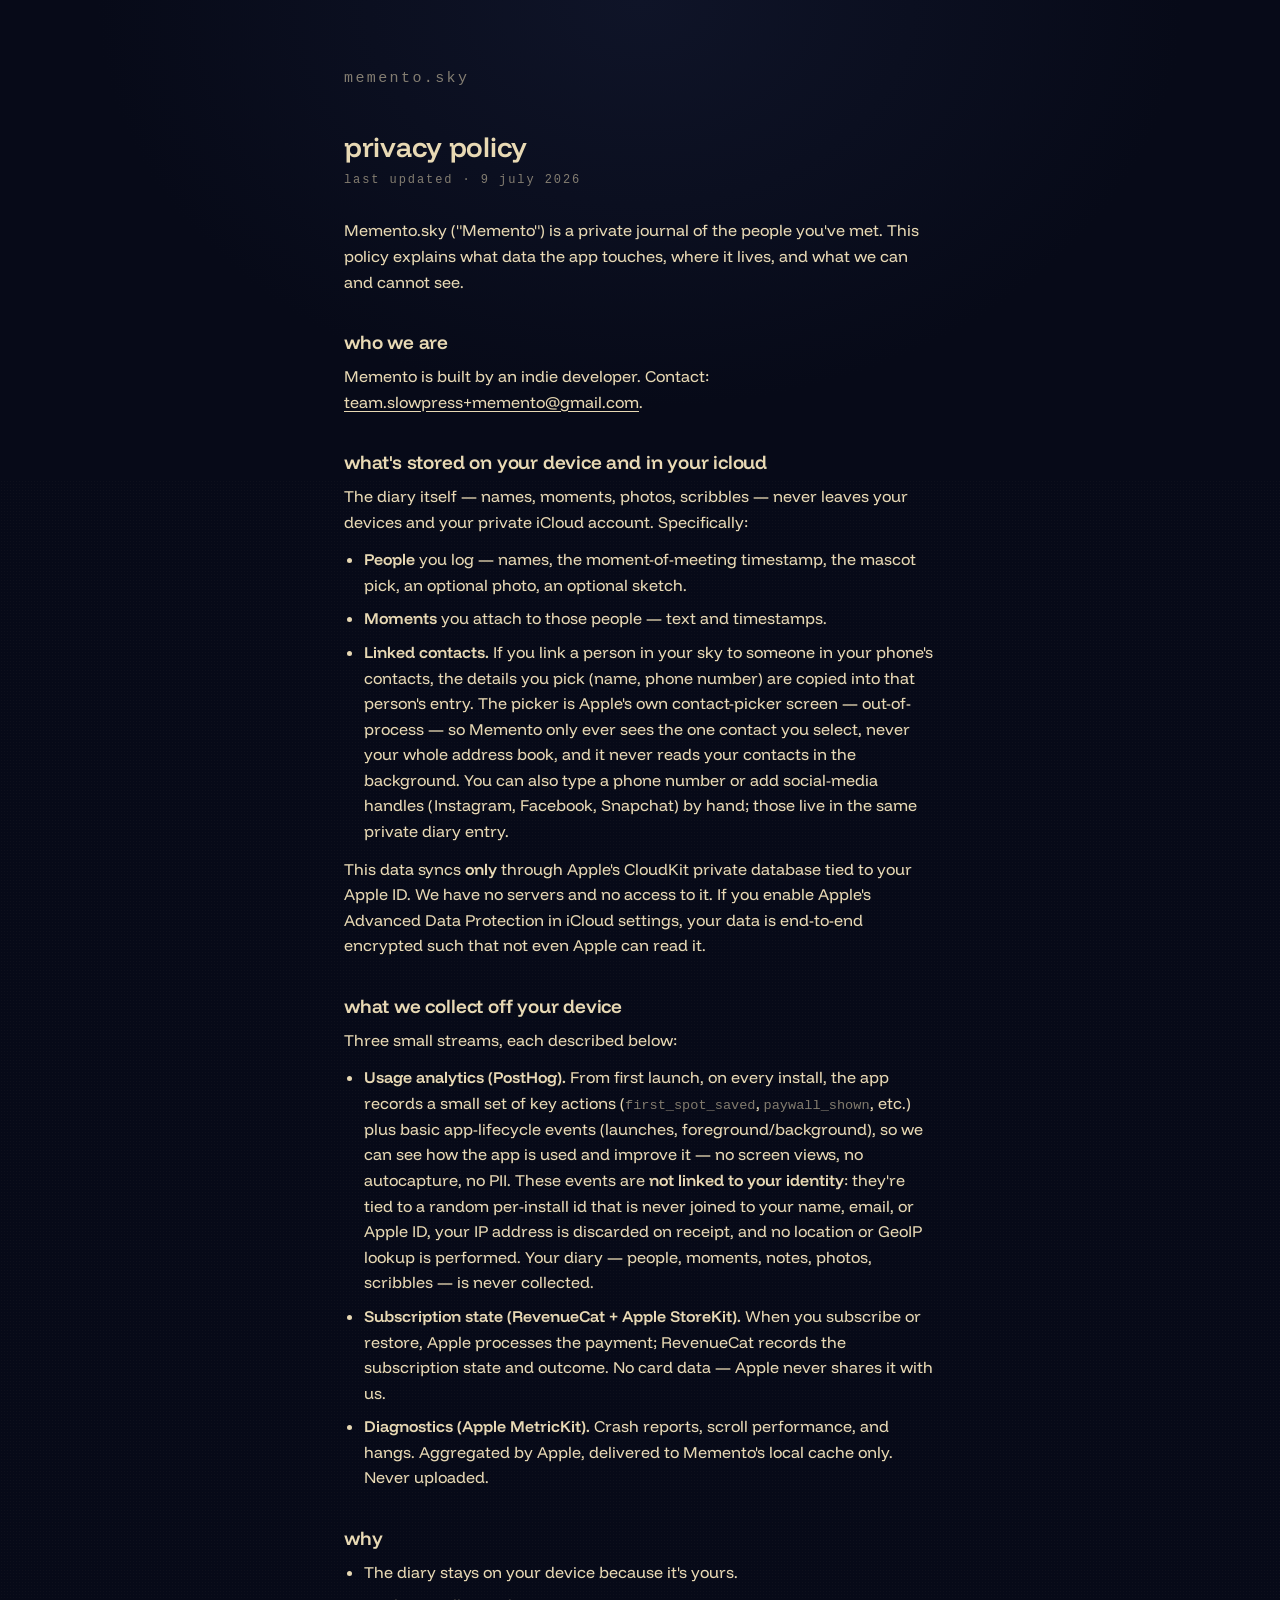
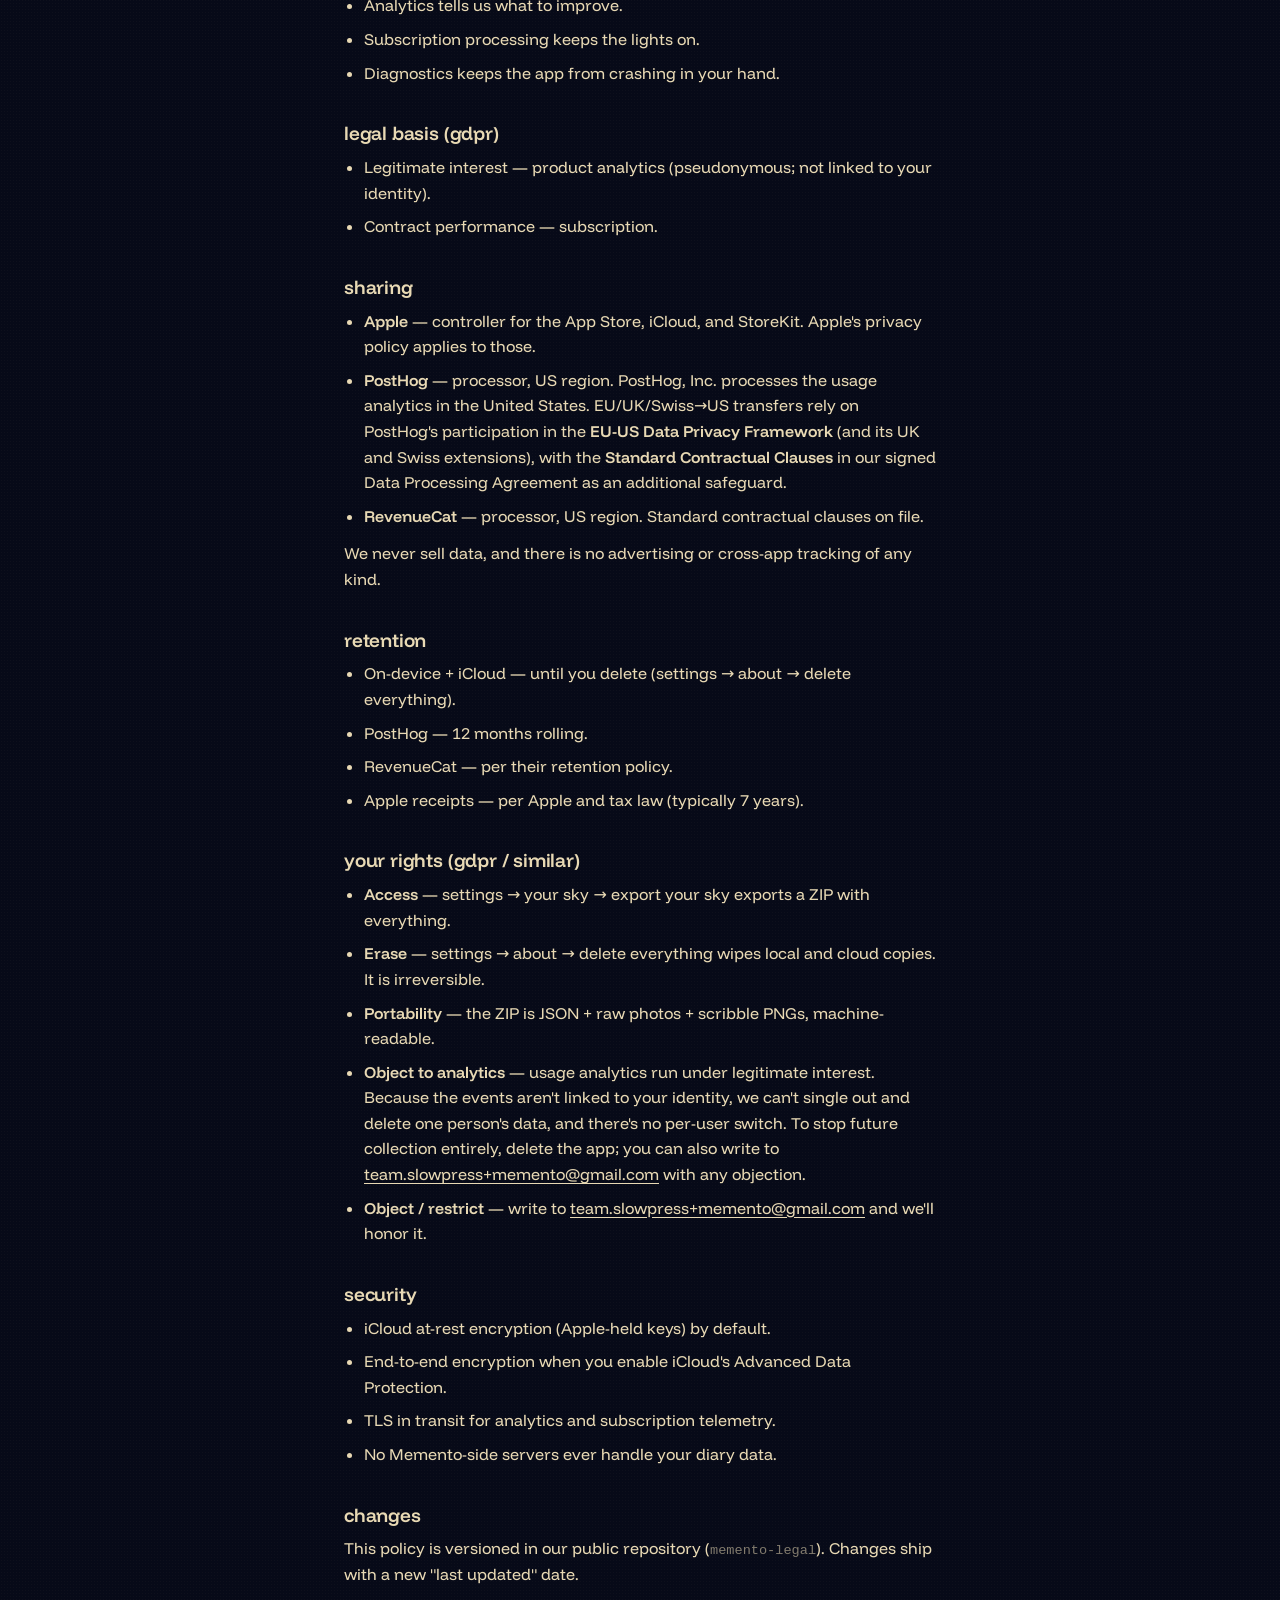
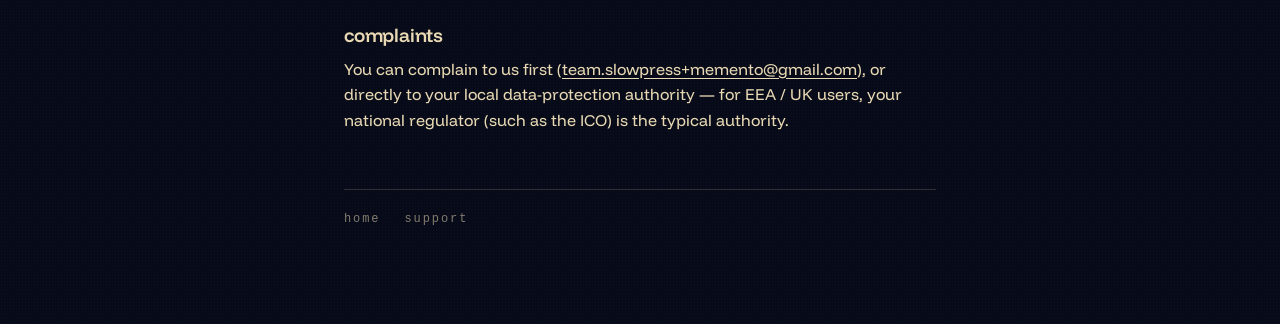
==== privacy/index.html @ 88dfb7a2 "privacy: all-ages 4+ rating (ADR-0015) — drop the Children/13+ section The app has no age gate and s" ====
<!doctype html>
<html lang="en">
<head>
<meta charset="utf-8">
<meta name="viewport" content="width=device-width, initial-scale=1">
<title>memento.sky — privacy policy</title>
<link rel="preconnect" href="https://fonts.googleapis.com">
<link rel="preconnect" href="https://fonts.gstatic.com" crossorigin>
<link href="https://fonts.googleapis.com/css2?family=Funnel+Display:wght@400;600&display=swap" rel="stylesheet">
<link rel="stylesheet" href="../styles.css">
</head>
<body>
<main>
  <a class="wordmark" href="../">memento.sky</a>

  <h1>privacy policy</h1>
  <p class="updated">last updated · 9 july 2026</p>

  <p>Memento.sky ("Memento") is a private journal of the people you've met. This policy explains what data the app touches, where it lives, and what we can and cannot see.</p>

  <h2>who we are</h2>
  <p>Memento is built by an indie developer. Contact: <a href="mailto:team.slowpress+memento@gmail.com">team.slowpress+memento@gmail.com</a>.</p>

  <h2>what's stored on your device and in your icloud</h2>
  <p>The diary itself — names, moments, photos, scribbles — never leaves your devices and your private iCloud account. Specifically:</p>
  <ul>
    <li><strong>People</strong> you log — names, the moment-of-meeting timestamp, the mascot pick, an optional photo, an optional sketch.</li>
    <li><strong>Moments</strong> you attach to those people — text and timestamps.</li>
    <li><strong>Linked contacts.</strong> If you link a person in your sky to someone in your phone's contacts, the details you pick (name, phone number) are copied into that person's entry. The picker is Apple's own contact-picker screen — out-of-process — so Memento only ever sees the one contact you select, never your whole address book, and it never reads your contacts in the background. You can also type a phone number or add social-media handles (Instagram, Facebook, Snapchat) by hand; those live in the same private diary entry.</li>
  </ul>
  <p>This data syncs <strong>only</strong> through Apple's CloudKit private database tied to your Apple&nbsp;ID. We have no servers and no access to it. If you enable Apple's Advanced Data Protection in iCloud settings, your data is end-to-end encrypted such that not even Apple can read it.</p>

  <h2>what we collect off your device</h2>
  <p>Three small streams, each described below:</p>
  <ul>
    <li><strong>Usage analytics (PostHog).</strong> From first launch, on every install, the app records a small set of key actions (<code>first_spot_saved</code>, <code>paywall_shown</code>, etc.) plus basic app-lifecycle events (launches, foreground/background), so we can see how the app is used and improve it — no screen views, no autocapture, no PII. These events are <strong>not linked to your identity</strong>: they're tied to a random per-install id that is never joined to your name, email, or Apple&nbsp;ID, your IP address is discarded on receipt, and no location or GeoIP lookup is performed. Your diary — people, moments, notes, photos, scribbles — is never collected.</li>
    <li><strong>Subscription state (RevenueCat + Apple StoreKit).</strong> When you subscribe or restore, Apple processes the payment; RevenueCat records the subscription state and outcome. No card data — Apple never shares it with us.</li>
    <li><strong>Diagnostics (Apple MetricKit).</strong> Crash reports, scroll performance, and hangs. Aggregated by Apple, delivered to Memento's local cache only. Never uploaded.</li>
  </ul>

  <h2>why</h2>
  <ul>
    <li>The diary stays on your device because it's yours.</li>
    <li>Analytics tells us what to improve.</li>
    <li>Subscription processing keeps the lights on.</li>
    <li>Diagnostics keeps the app from crashing in your hand.</li>
  </ul>

  <h2>legal basis (gdpr)</h2>
  <ul>
    <li>Legitimate interest — product analytics (pseudonymous; not linked to your identity).</li>
    <li>Contract performance — subscription.</li>
  </ul>

  <h2>sharing</h2>
  <ul>
    <li><strong>Apple</strong> — controller for the App Store, iCloud, and StoreKit. Apple's privacy policy applies to those.</li>
    <li><strong>PostHog</strong> — processor, US region. PostHog, Inc. processes the usage analytics in the United States. EU/UK/Swiss→US transfers rely on PostHog's participation in the <strong>EU-US Data Privacy Framework</strong> (and its UK and Swiss extensions), with the <strong>Standard Contractual Clauses</strong> in our signed Data Processing Agreement as an additional safeguard.</li>
    <li><strong>RevenueCat</strong> — processor, US region. Standard contractual clauses on file.</li>
  </ul>
  <p>We never sell data, and there is no advertising or cross-app tracking of any kind.</p>

  <h2>retention</h2>
  <ul>
    <li>On-device + iCloud — until you delete (settings → about → delete everything).</li>
    <li>PostHog — 12 months rolling.</li>
    <li>RevenueCat — per their retention policy.</li>
    <li>Apple receipts — per Apple and tax law (typically 7 years).</li>
  </ul>

  <h2>your rights (gdpr / similar)</h2>
  <ul>
    <li><strong>Access</strong> — settings → your sky → export your sky exports a ZIP with everything.</li>
    <li><strong>Erase</strong> — settings → about → delete everything wipes local and cloud copies. It is irreversible.</li>
    <li><strong>Portability</strong> — the ZIP is JSON + raw photos + scribble PNGs, machine-readable.</li>
    <li><strong>Object to analytics</strong> — usage analytics run under legitimate interest. Because the events aren't linked to your identity, we can't single out and delete one person's data, and there's no per-user switch. To stop future collection entirely, delete the app; you can also write to <a href="mailto:team.slowpress+memento@gmail.com">team.slowpress+memento@gmail.com</a> with any objection.</li>
    <li><strong>Object / restrict</strong> — write to <a href="mailto:team.slowpress+memento@gmail.com">team.slowpress+memento@gmail.com</a> and we'll honor it.</li>
  </ul>

  <h2>security</h2>
  <ul>
    <li>iCloud at-rest encryption (Apple-held keys) by default.</li>
    <li>End-to-end encryption when you enable iCloud's Advanced Data Protection.</li>
    <li>TLS in transit for analytics and subscription telemetry.</li>
    <li>No Memento-side servers ever handle your diary data.</li>
  </ul>

  <h2>changes</h2>
  <p>This policy is versioned in our public repository (<code>memento-legal</code>). Changes ship with a new "last updated" date.</p>

  <h2>complaints</h2>
  <p>You can complain to us first (<a href="mailto:team.slowpress+memento@gmail.com">team.slowpress+memento@gmail.com</a>), or directly to your local data-protection authority — for EEA / UK users, your national regulator (such as the ICO) is the typical authority.</p>

  <nav class="footer-nav">
    <a href="../">home</a>
    <a href="../support/">support</a>
  </nav>
</main>
</body>
</html>
---- styles.css ----
/* memento.sky — legal pages · Deep Plate */
/* Funnel Display is OFL-licensed (Google Fonts). Momo Signature is
   intentionally not served on the web pending license documentation. */

:root {
  --screen-bg: #070a18;
  --plate-a: #070a18;
  --plate-b: #0f1428;
  --ink: #e8d9b4;
  --ink-soft: rgba(232, 217, 180, 0.55);
  --ink-faint: rgba(232, 217, 180, 0.18);
  --ink-grain: rgba(220, 200, 160, 0.03);
  --body-font: "Funnel Display", ui-sans-serif, system-ui, -apple-system, sans-serif;
  --mono-font: ui-monospace, "SF Mono", monospace;
}

* { margin: 0; padding: 0; box-sizing: border-box; }

html { color-scheme: dark; }

body {
  background: var(--screen-bg);
  background-image:
    radial-gradient(ellipse at 50% 0%, var(--plate-b) 0%, var(--plate-a) 60%),
    radial-gradient(var(--ink-grain) 1px, transparent 1px);
  background-size: 100% 480px, 3px 3px;
  background-repeat: no-repeat, repeat;
  color: var(--ink);
  font-family: var(--body-font);
  font-weight: 400;
  font-size: 16px;
  line-height: 1.6;
  min-height: 100vh;
}

main {
  max-width: 640px;
  margin: 0 auto;
  padding: 64px 24px 96px;
}

.wordmark {
  font-size: 15px;
  letter-spacing: 0.16em;
  color: var(--ink-soft);
  text-transform: lowercase;
  text-decoration: none;
  font-family: var(--mono-font);
}

h1 {
  font-weight: 600;
  font-size: 28px;
  line-height: 1.15;
  letter-spacing: -0.01em;
  margin: 40px 0 8px;
  text-transform: lowercase;
}

h2 {
  font-weight: 600;
  font-size: 19px;
  line-height: 1.2;
  letter-spacing: -0.01em;
  margin: 36px 0 10px;
  text-transform: lowercase;
}

p, li { color: var(--ink); margin-bottom: 12px; }
li { margin-left: 20px; margin-bottom: 8px; }
ul { margin-bottom: 12px; }

.updated {
  font-family: var(--mono-font);
  font-size: 12px;
  letter-spacing: 0.16em;
  color: var(--ink-soft);
  text-transform: lowercase;
  margin-bottom: 28px;
}

a { color: var(--ink); text-underline-offset: 3px; }
a:hover { color: #fff6e0; }

.soft { color: var(--ink-soft); }

strong { font-weight: 600; }

hr {
  border: none;
  border-top: 0.6px solid var(--ink-faint);
  margin: 32px 0;
}

nav.footer-nav {
  margin-top: 56px;
  padding-top: 20px;
  border-top: 0.6px solid var(--ink-faint);
  display: flex;
  gap: 24px;
}
nav.footer-nav a {
  font-family: var(--mono-font);
  font-size: 12px;
  letter-spacing: 0.16em;
  color: var(--ink-soft);
  text-decoration: none;
  text-transform: lowercase;
}
nav.footer-nav a:hover { color: var(--ink); }

code {
  font-family: var(--mono-font);
  font-size: 0.85em;
  color: var(--ink-soft);
}
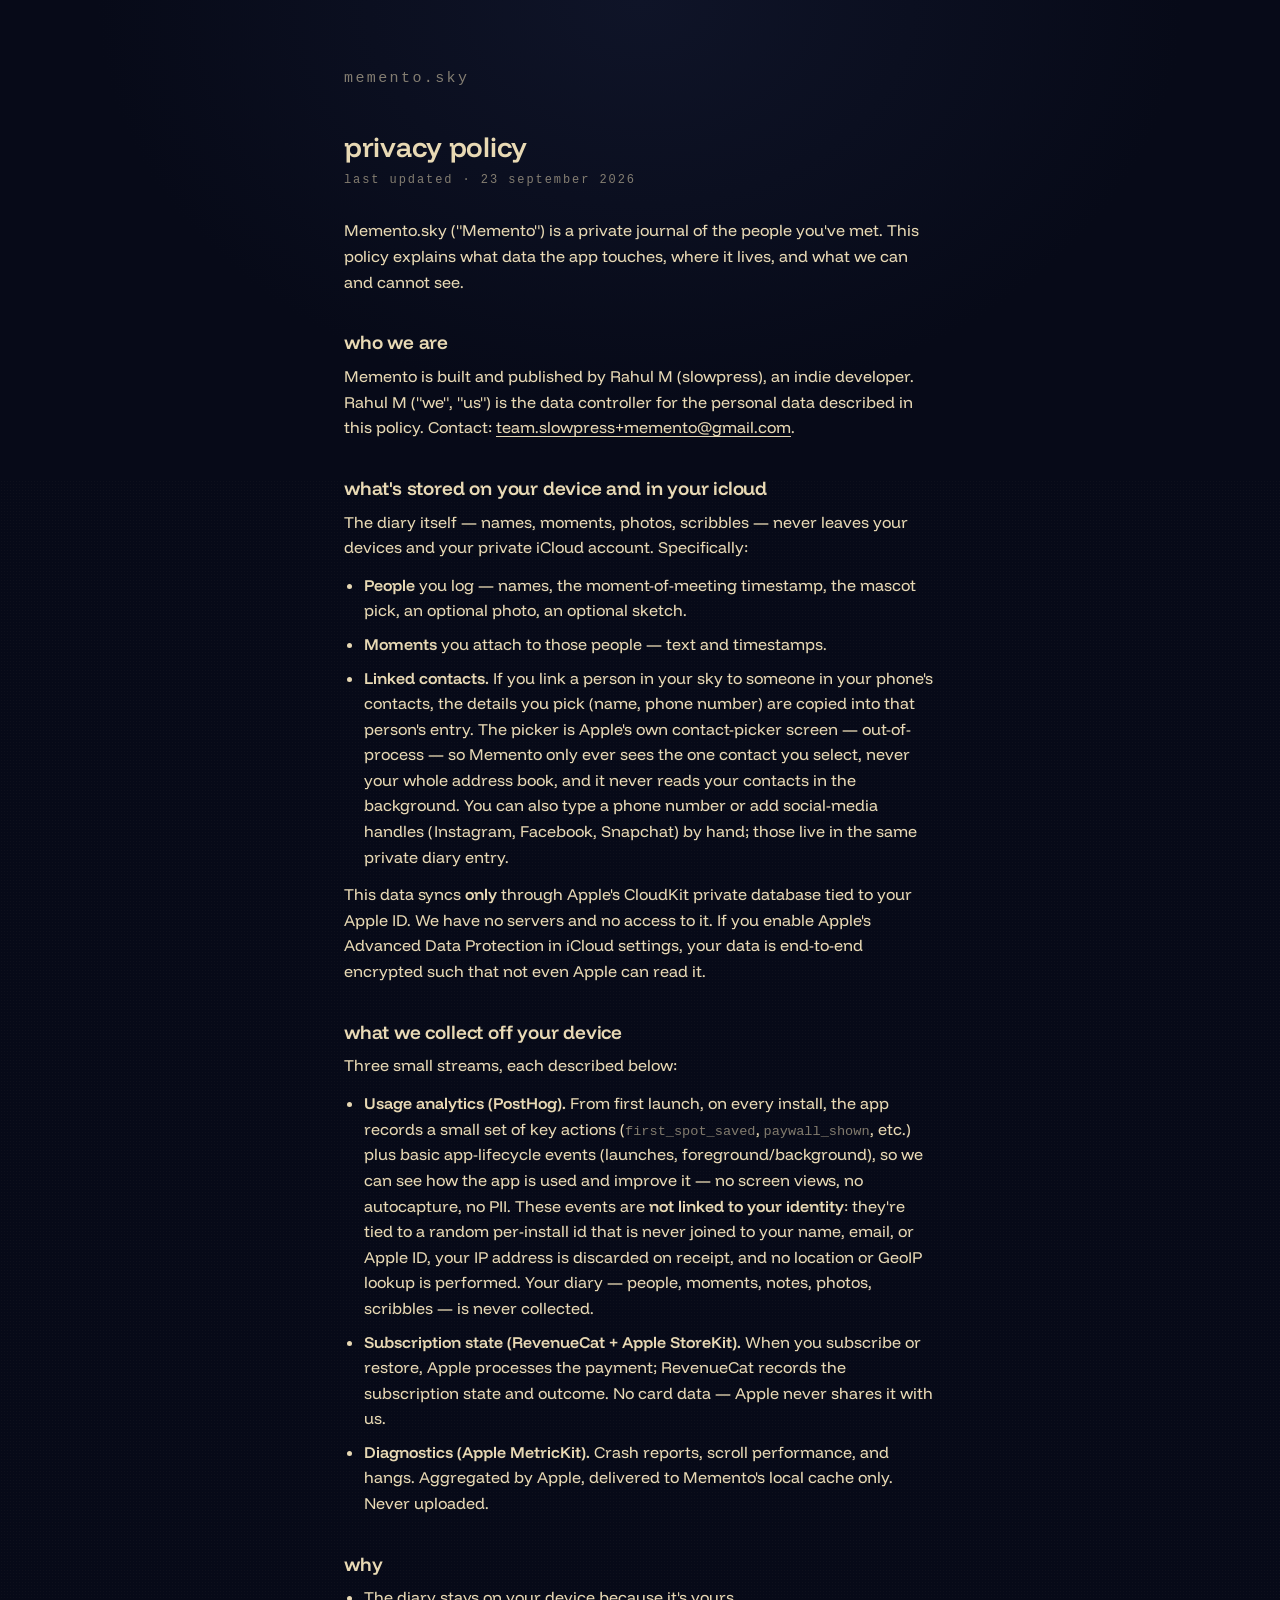
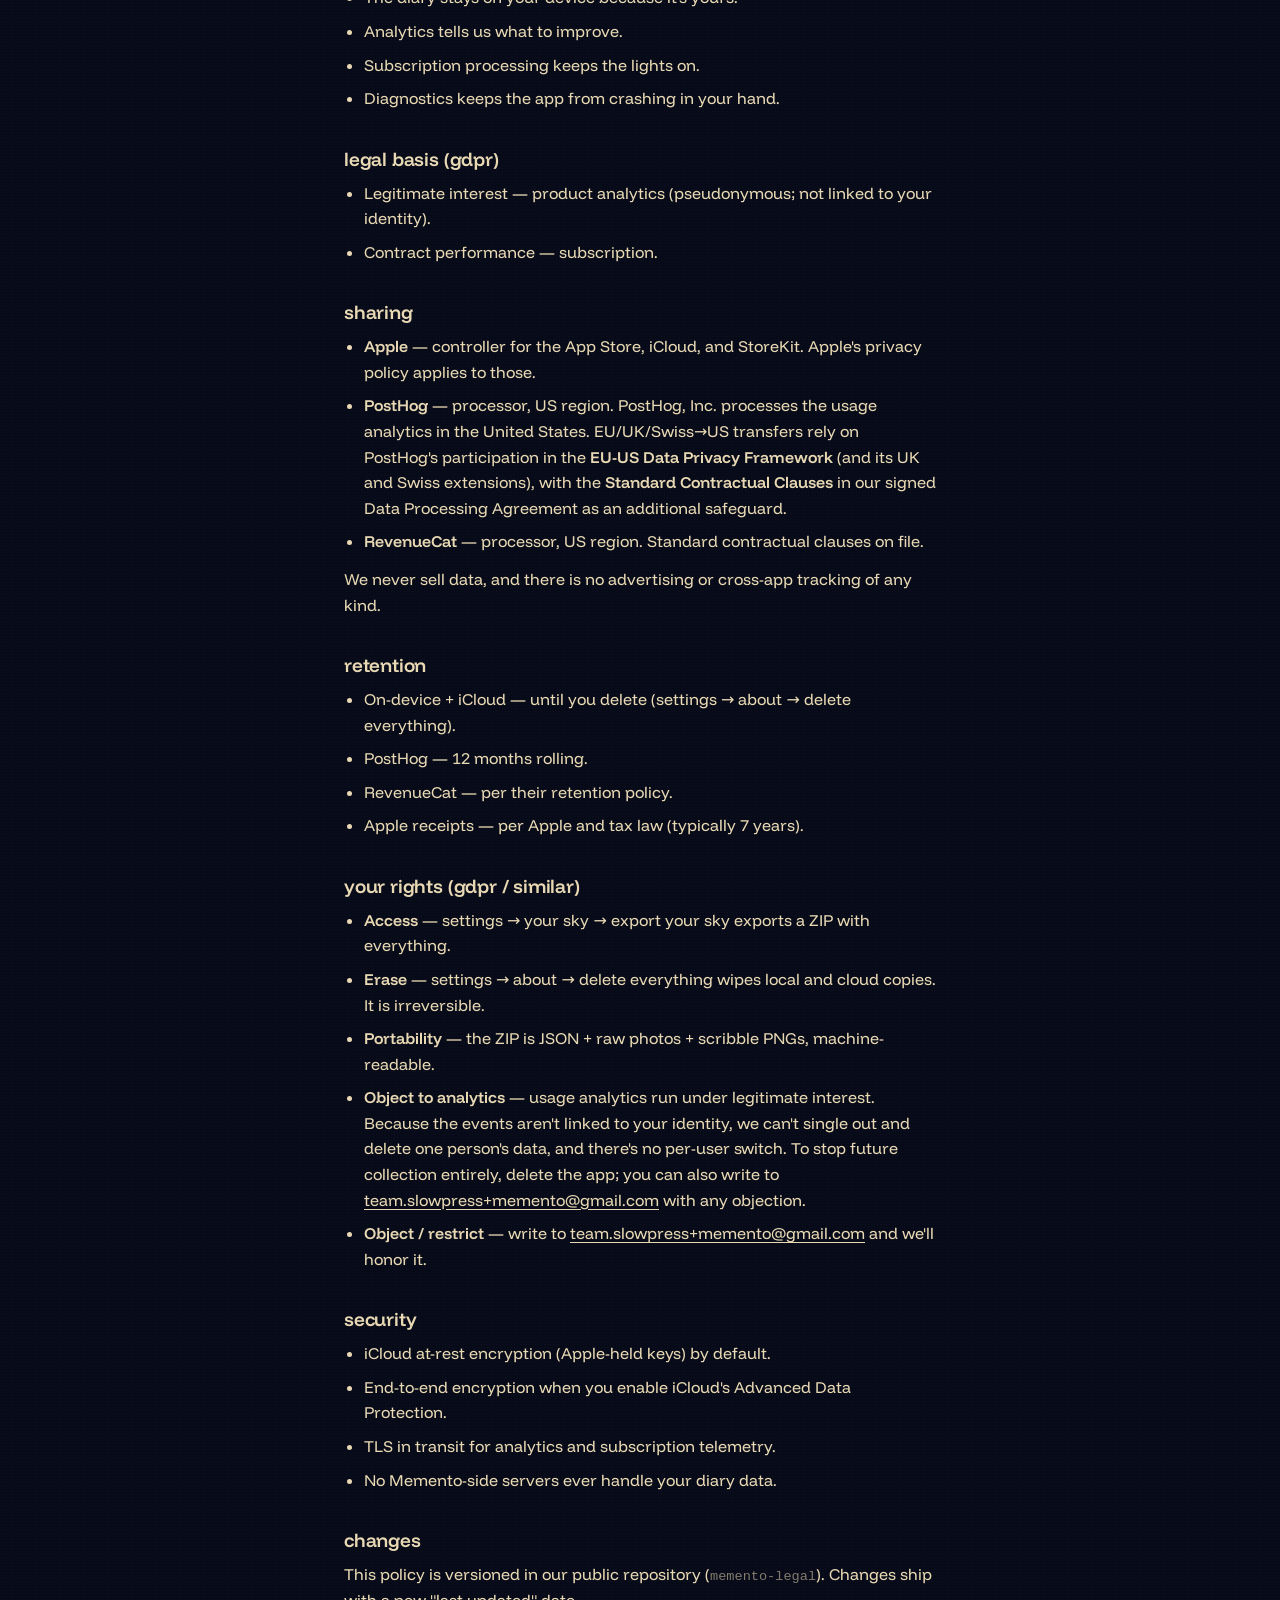
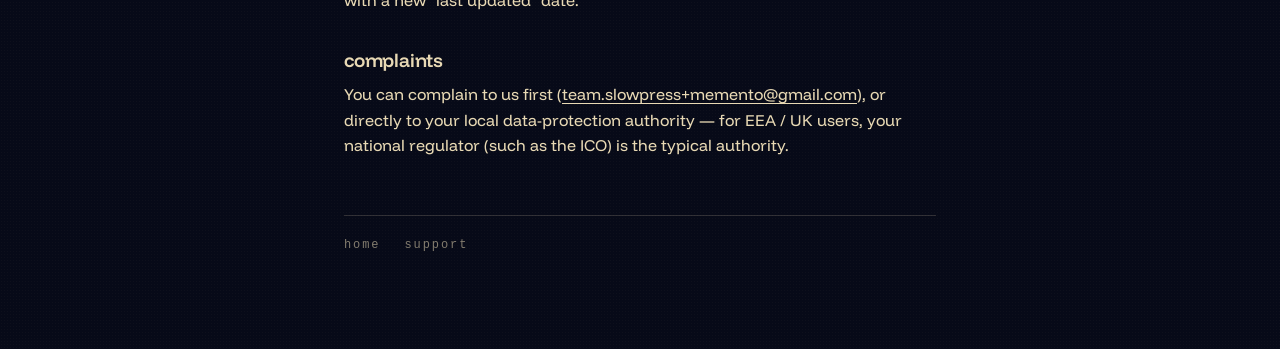
==== commit de4b3583: "privacy: name Rahul M (slowpress) as publisher and data controller The "who we are" section said onl" ====
--- a/privacy/index.html
+++ b/privacy/index.html
@@ -14,12 +14,12 @@
   <a class="wordmark" href="../">memento.sky</a>
 
   <h1>privacy policy</h1>
-  <p class="updated">last updated · 9 july 2026</p>
+  <p class="updated">last updated · 23 september 2026</p>
 
   <p>Memento.sky ("Memento") is a private journal of the people you've met. This policy explains what data the app touches, where it lives, and what we can and cannot see.</p>
 
   <h2>who we are</h2>
-  <p>Memento is built by an indie developer. Contact: <a href="mailto:team.slowpress+memento@gmail.com">team.slowpress+memento@gmail.com</a>.</p>
+  <p>Memento is built and published by Rahul M (slowpress), an indie developer. Rahul M ("we", "us") is the data controller for the personal data described in this policy. Contact: <a href="mailto:team.slowpress+memento@gmail.com">team.slowpress+memento@gmail.com</a>.</p>
 
   <h2>what's stored on your device and in your icloud</h2>
   <p>The diary itself — names, moments, photos, scribbles — never leaves your devices and your private iCloud account. Specifically:</p>
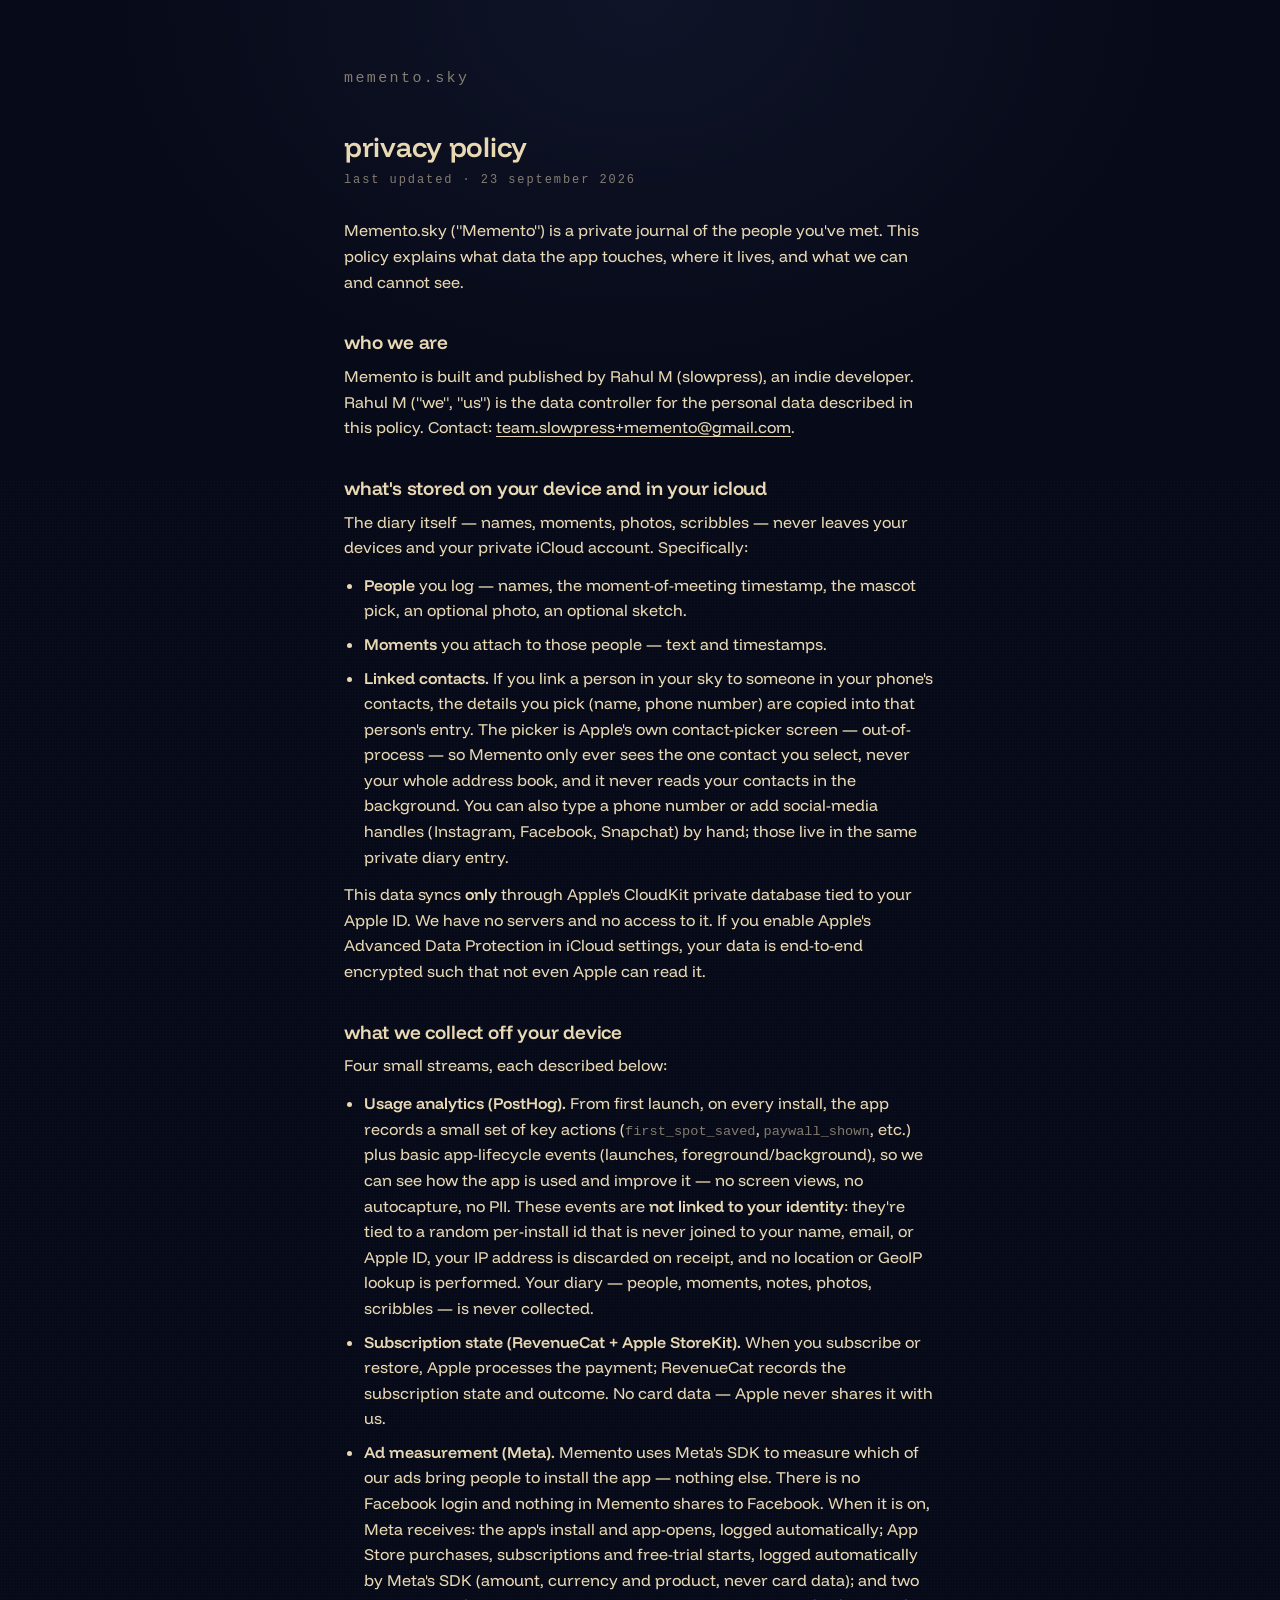
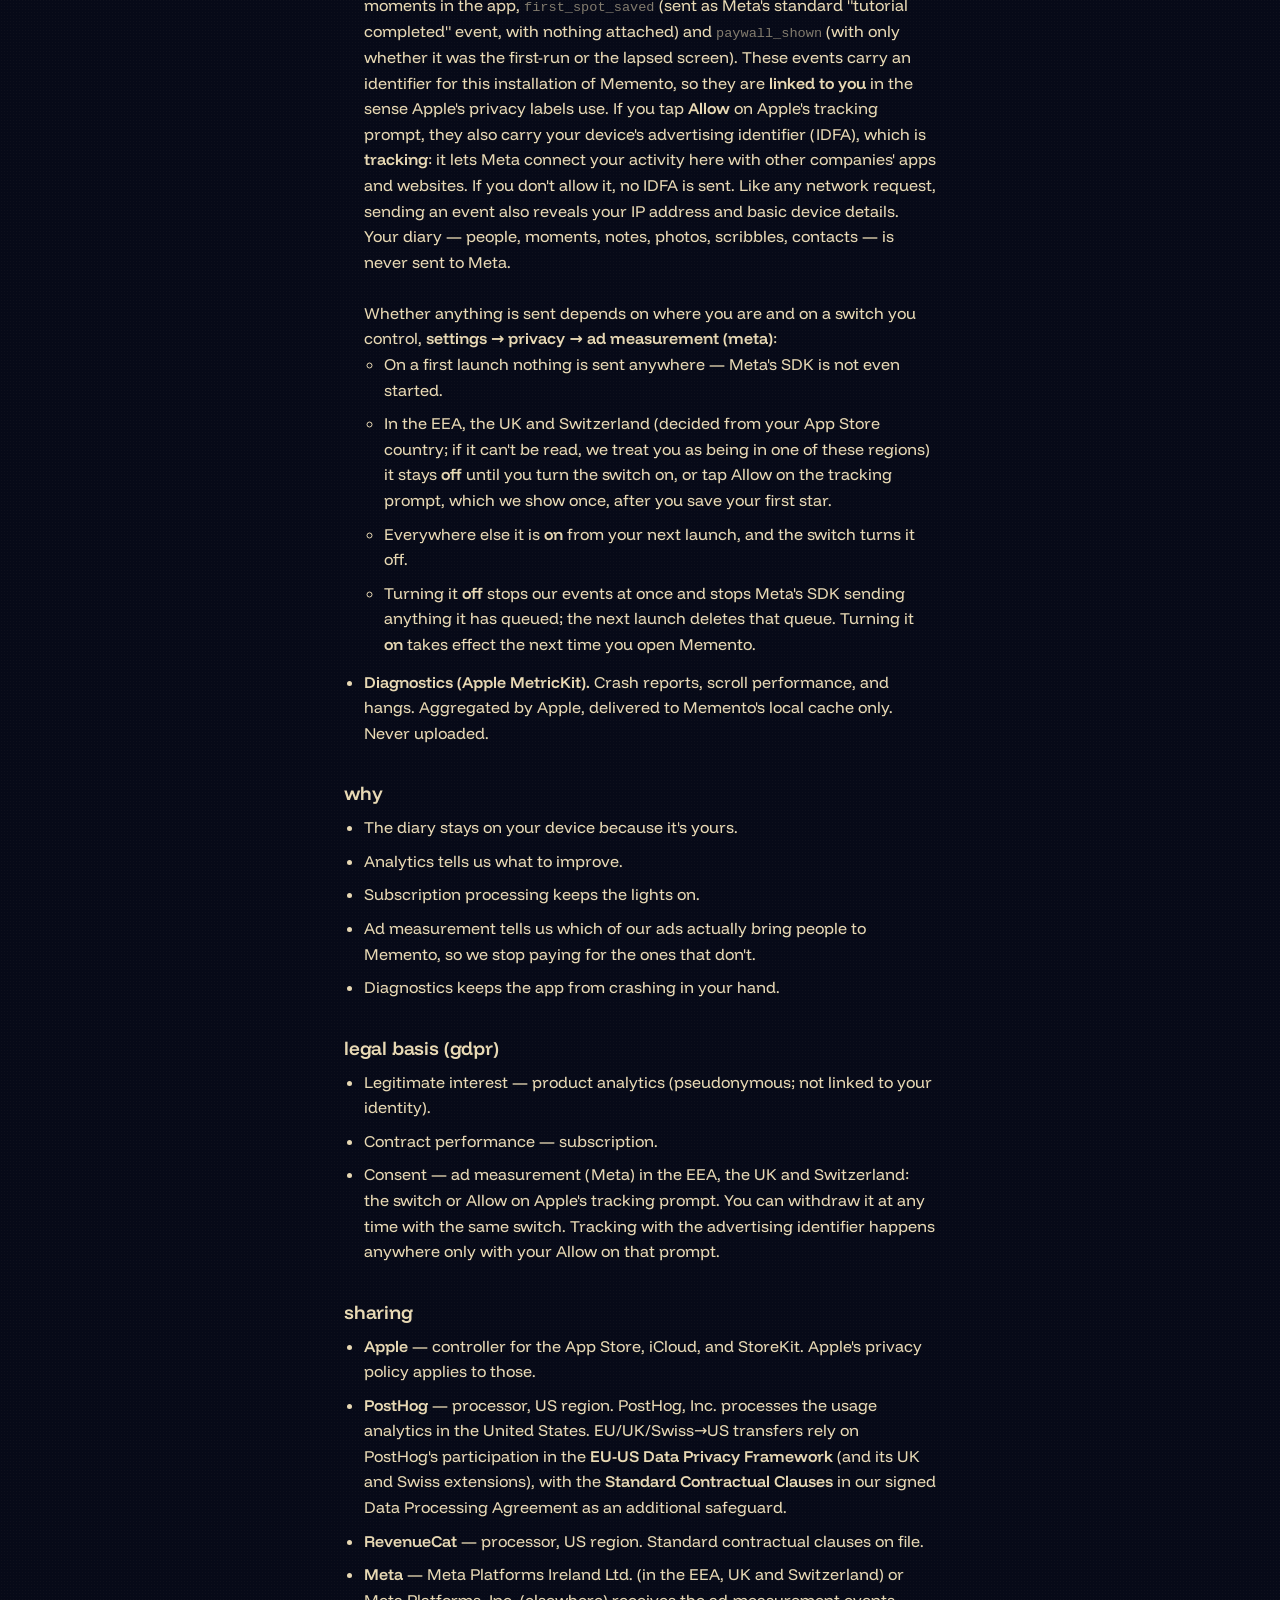
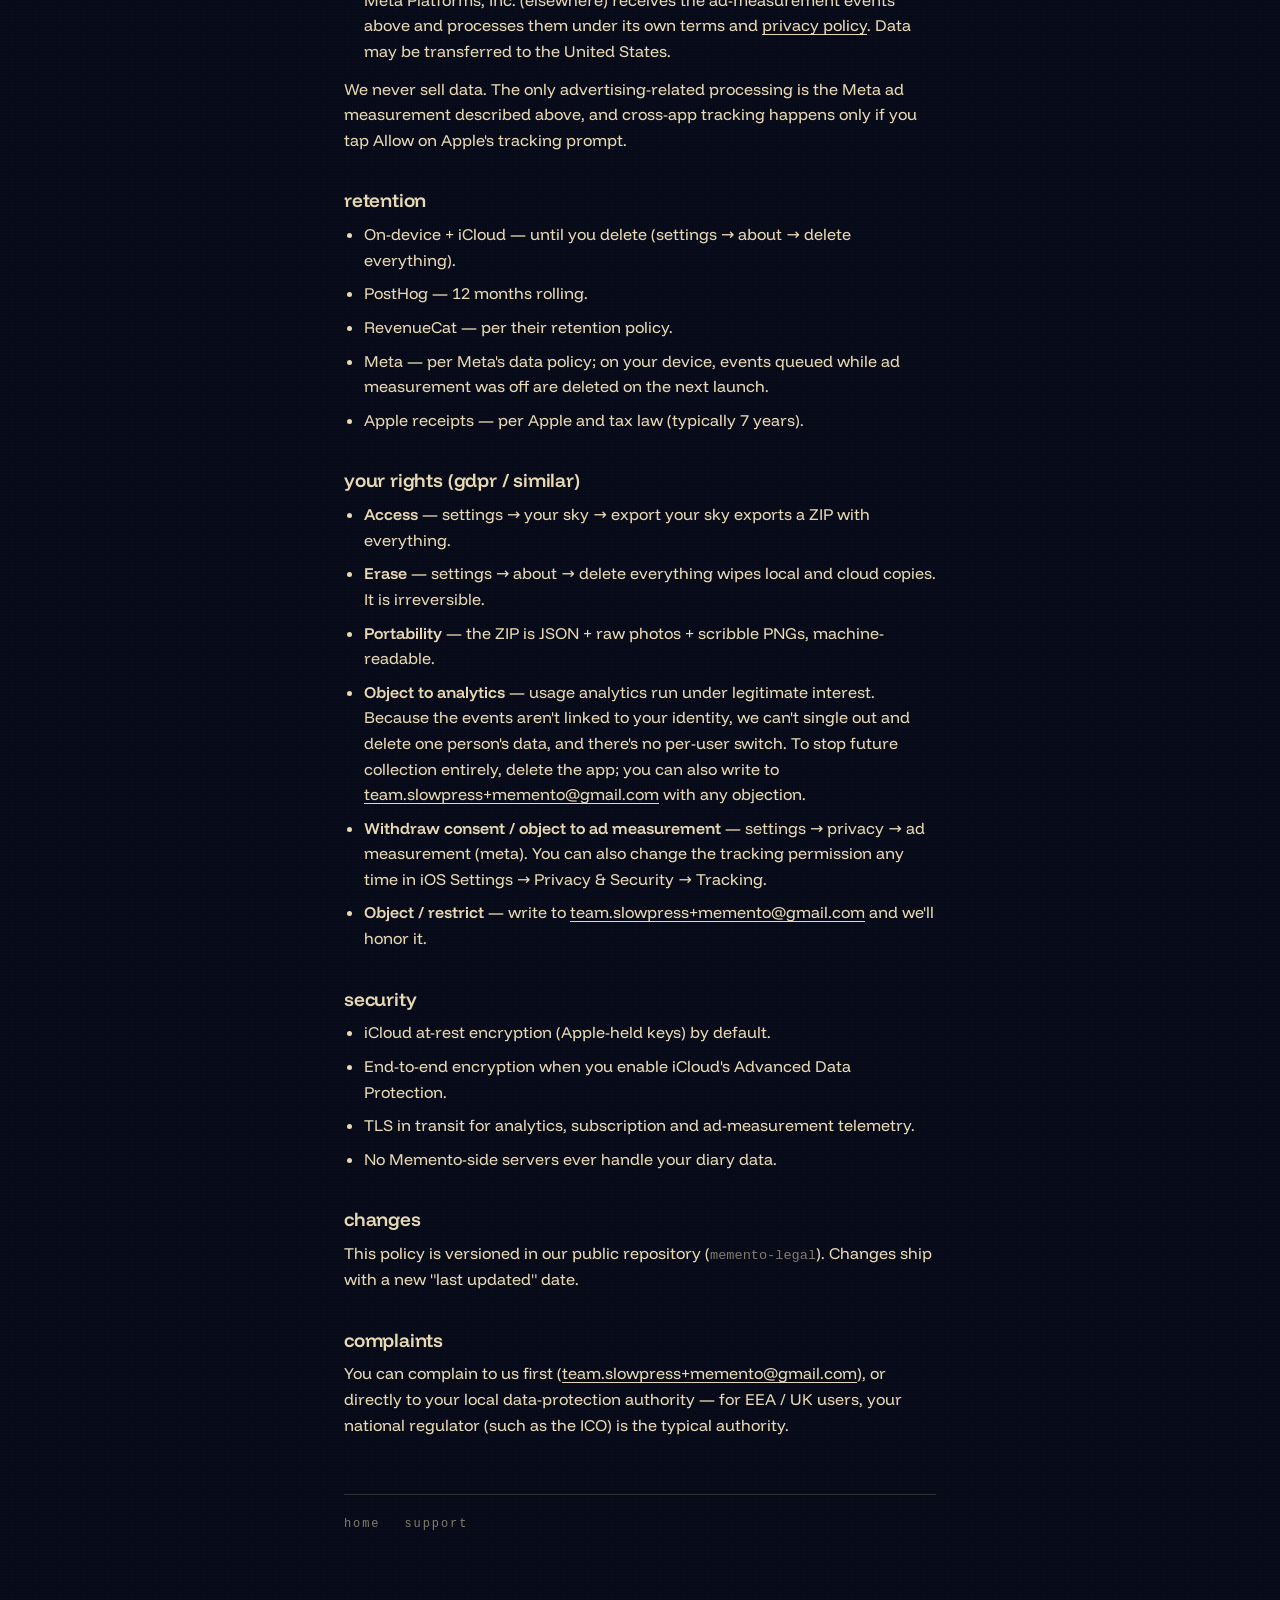
==== commit 57907732: "privacy: disclose Meta ad measurement (region-gated, ATT for the IDFA) Describes what the Meta SDK b" ====
--- a/privacy/index.html
+++ b/privacy/index.html
@@ -31,10 +31,19 @@
   <p>This data syncs <strong>only</strong> through Apple's CloudKit private database tied to your Apple&nbsp;ID. We have no servers and no access to it. If you enable Apple's Advanced Data Protection in iCloud settings, your data is end-to-end encrypted such that not even Apple can read it.</p>
 
   <h2>what we collect off your device</h2>
-  <p>Three small streams, each described below:</p>
+  <p>Four small streams, each described below:</p>
   <ul>
     <li><strong>Usage analytics (PostHog).</strong> From first launch, on every install, the app records a small set of key actions (<code>first_spot_saved</code>, <code>paywall_shown</code>, etc.) plus basic app-lifecycle events (launches, foreground/background), so we can see how the app is used and improve it — no screen views, no autocapture, no PII. These events are <strong>not linked to your identity</strong>: they're tied to a random per-install id that is never joined to your name, email, or Apple&nbsp;ID, your IP address is discarded on receipt, and no location or GeoIP lookup is performed. Your diary — people, moments, notes, photos, scribbles — is never collected.</li>
     <li><strong>Subscription state (RevenueCat + Apple StoreKit).</strong> When you subscribe or restore, Apple processes the payment; RevenueCat records the subscription state and outcome. No card data — Apple never shares it with us.</li>
+    <li><strong>Ad measurement (Meta).</strong> Memento uses Meta's SDK to measure which of our ads bring people to install the app — nothing else. There is no Facebook login and nothing in Memento shares to Facebook. When it is on, Meta receives: the app's install and app-opens, logged automatically; App Store purchases, subscriptions and free-trial starts, logged automatically by Meta's SDK (amount, currency and product, never card data); and two moments in the app, <code>first_spot_saved</code> (sent as Meta's standard "tutorial completed" event, with nothing attached) and <code>paywall_shown</code> (with only whether it was the first-run or the lapsed screen). These events carry an identifier for this installation of Memento, so they are <strong>linked to you</strong> in the sense Apple's privacy labels use. If you tap <strong>Allow</strong> on Apple's tracking prompt, they also carry your device's advertising identifier (IDFA), which is <strong>tracking</strong>: it lets Meta connect your activity here with other companies' apps and websites. If you don't allow it, no IDFA is sent. Like any network request, sending an event also reveals your IP address and basic device details. Your diary — people, moments, notes, photos, scribbles, contacts — is never sent to Meta.
+      <br><br>Whether anything is sent depends on where you are and on a switch you control, <strong>settings → privacy → ad measurement (meta)</strong>:
+      <ul>
+        <li>On a first launch nothing is sent anywhere — Meta's SDK is not even started.</li>
+        <li>In the EEA, the UK and Switzerland (decided from your App Store country; if it can't be read, we treat you as being in one of these regions) it stays <strong>off</strong> until you turn the switch on, or tap Allow on the tracking prompt, which we show once, after you save your first star.</li>
+        <li>Everywhere else it is <strong>on</strong> from your next launch, and the switch turns it off.</li>
+        <li>Turning it <strong>off</strong> stops our events at once and stops Meta's SDK sending anything it has queued; the next launch deletes that queue. Turning it <strong>on</strong> takes effect the next time you open Memento.</li>
+      </ul>
+    </li>
     <li><strong>Diagnostics (Apple MetricKit).</strong> Crash reports, scroll performance, and hangs. Aggregated by Apple, delivered to Memento's local cache only. Never uploaded.</li>
   </ul>
 
@@ -43,6 +52,7 @@
     <li>The diary stays on your device because it's yours.</li>
     <li>Analytics tells us what to improve.</li>
     <li>Subscription processing keeps the lights on.</li>
+    <li>Ad measurement tells us which of our ads actually bring people to Memento, so we stop paying for the ones that don't.</li>
     <li>Diagnostics keeps the app from crashing in your hand.</li>
   </ul>
 
@@ -50,6 +60,7 @@
   <ul>
     <li>Legitimate interest — product analytics (pseudonymous; not linked to your identity).</li>
     <li>Contract performance — subscription.</li>
+    <li>Consent — ad measurement (Meta) in the EEA, the UK and Switzerland: the switch or Allow on Apple's tracking prompt. You can withdraw it at any time with the same switch. Tracking with the advertising identifier happens anywhere only with your Allow on that prompt.</li>
   </ul>
 
   <h2>sharing</h2>
@@ -57,14 +68,16 @@
     <li><strong>Apple</strong> — controller for the App Store, iCloud, and StoreKit. Apple's privacy policy applies to those.</li>
     <li><strong>PostHog</strong> — processor, US region. PostHog, Inc. processes the usage analytics in the United States. EU/UK/Swiss→US transfers rely on PostHog's participation in the <strong>EU-US Data Privacy Framework</strong> (and its UK and Swiss extensions), with the <strong>Standard Contractual Clauses</strong> in our signed Data Processing Agreement as an additional safeguard.</li>
     <li><strong>RevenueCat</strong> — processor, US region. Standard contractual clauses on file.</li>
+    <li><strong>Meta</strong> — Meta Platforms Ireland Ltd. (in the EEA, UK and Switzerland) or Meta Platforms, Inc. (elsewhere) receives the ad-measurement events above and processes them under its own terms and <a href="https://www.facebook.com/privacy/policy/">privacy policy</a>. Data may be transferred to the United States.</li>
   </ul>
-  <p>We never sell data, and there is no advertising or cross-app tracking of any kind.</p>
+  <p>We never sell data. The only advertising-related processing is the Meta ad measurement described above, and cross-app tracking happens only if you tap Allow on Apple's tracking prompt.</p>
 
   <h2>retention</h2>
   <ul>
     <li>On-device + iCloud — until you delete (settings → about → delete everything).</li>
     <li>PostHog — 12 months rolling.</li>
     <li>RevenueCat — per their retention policy.</li>
+    <li>Meta — per Meta's data policy; on your device, events queued while ad measurement was off are deleted on the next launch.</li>
     <li>Apple receipts — per Apple and tax law (typically 7 years).</li>
   </ul>
 
@@ -74,6 +87,7 @@
     <li><strong>Erase</strong> — settings → about → delete everything wipes local and cloud copies. It is irreversible.</li>
     <li><strong>Portability</strong> — the ZIP is JSON + raw photos + scribble PNGs, machine-readable.</li>
     <li><strong>Object to analytics</strong> — usage analytics run under legitimate interest. Because the events aren't linked to your identity, we can't single out and delete one person's data, and there's no per-user switch. To stop future collection entirely, delete the app; you can also write to <a href="mailto:team.slowpress+memento@gmail.com">team.slowpress+memento@gmail.com</a> with any objection.</li>
+    <li><strong>Withdraw consent / object to ad measurement</strong> — settings → privacy → ad measurement (meta). You can also change the tracking permission any time in iOS Settings → Privacy &amp; Security → Tracking.</li>
     <li><strong>Object / restrict</strong> — write to <a href="mailto:team.slowpress+memento@gmail.com">team.slowpress+memento@gmail.com</a> and we'll honor it.</li>
   </ul>
 
@@ -81,7 +95,7 @@
   <ul>
     <li>iCloud at-rest encryption (Apple-held keys) by default.</li>
     <li>End-to-end encryption when you enable iCloud's Advanced Data Protection.</li>
-    <li>TLS in transit for analytics and subscription telemetry.</li>
+    <li>TLS in transit for analytics, subscription and ad-measurement telemetry.</li>
     <li>No Memento-side servers ever handle your diary data.</li>
   </ul>
 
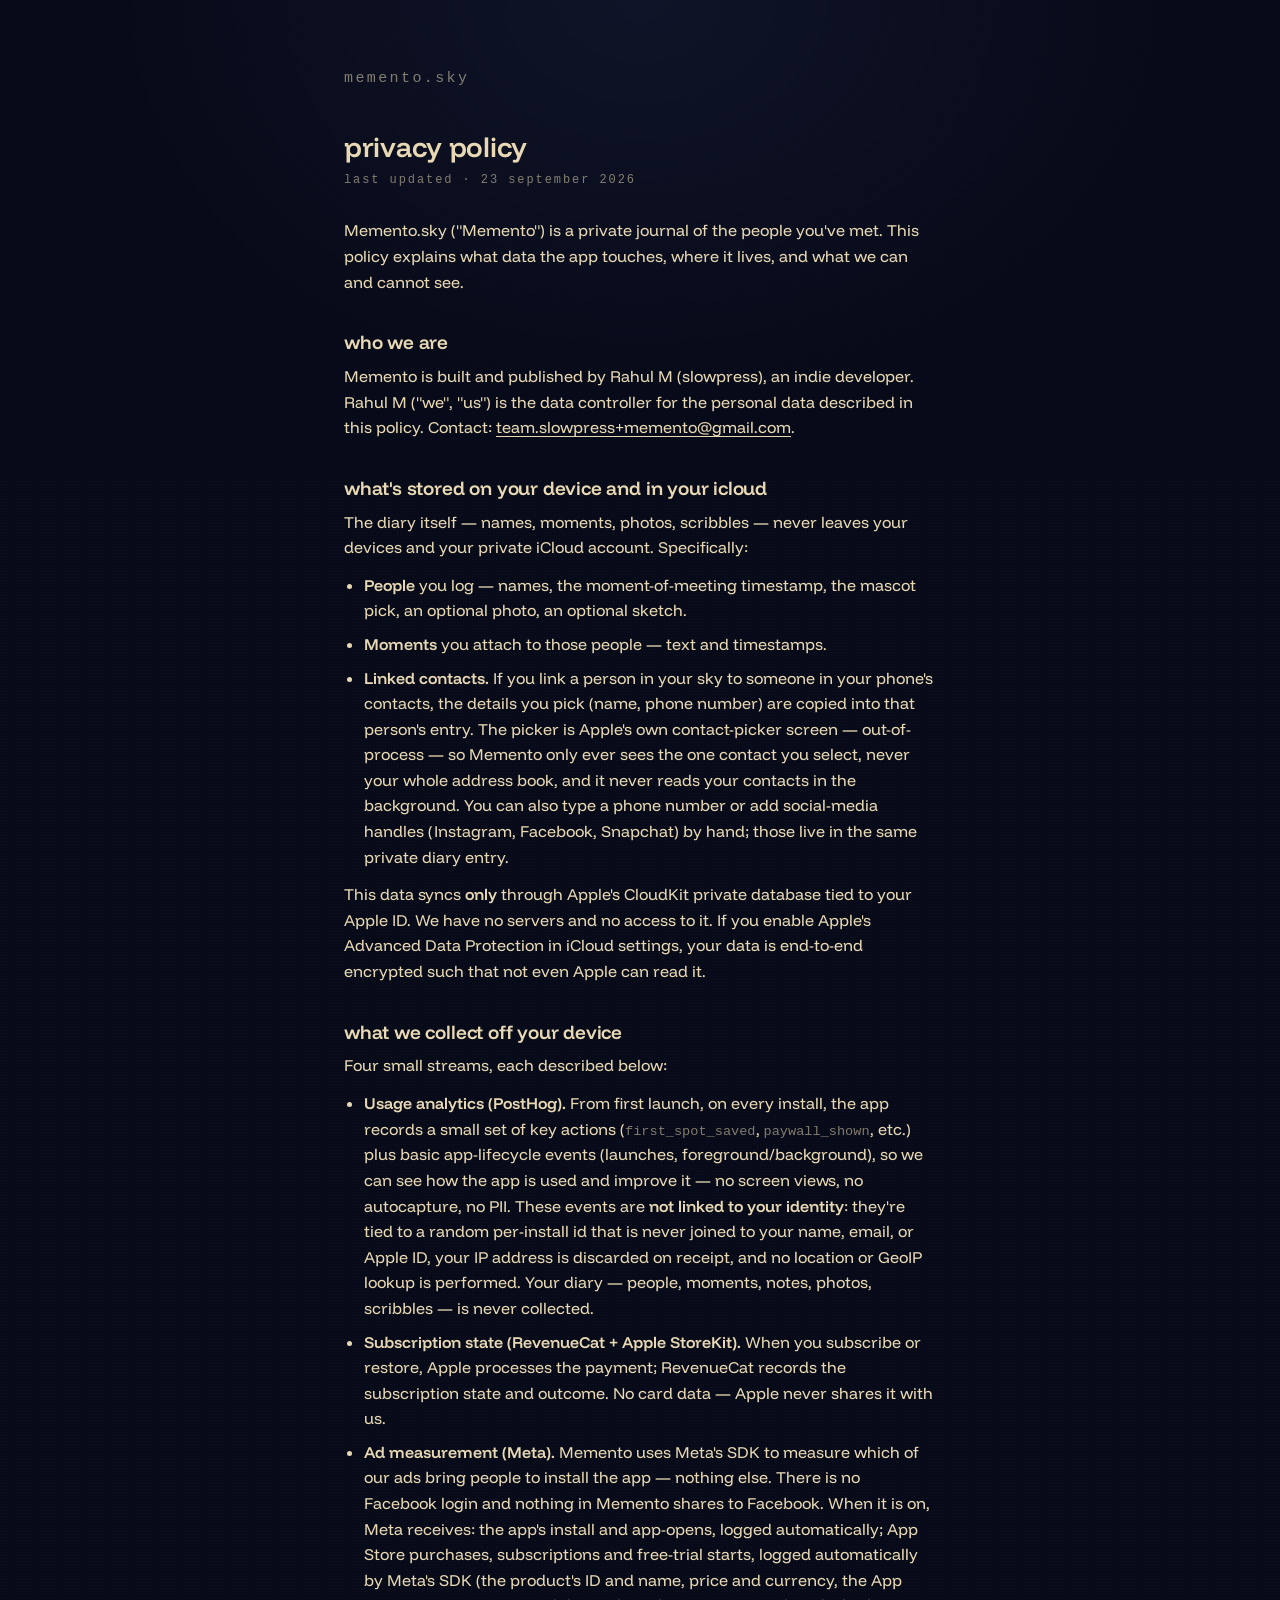
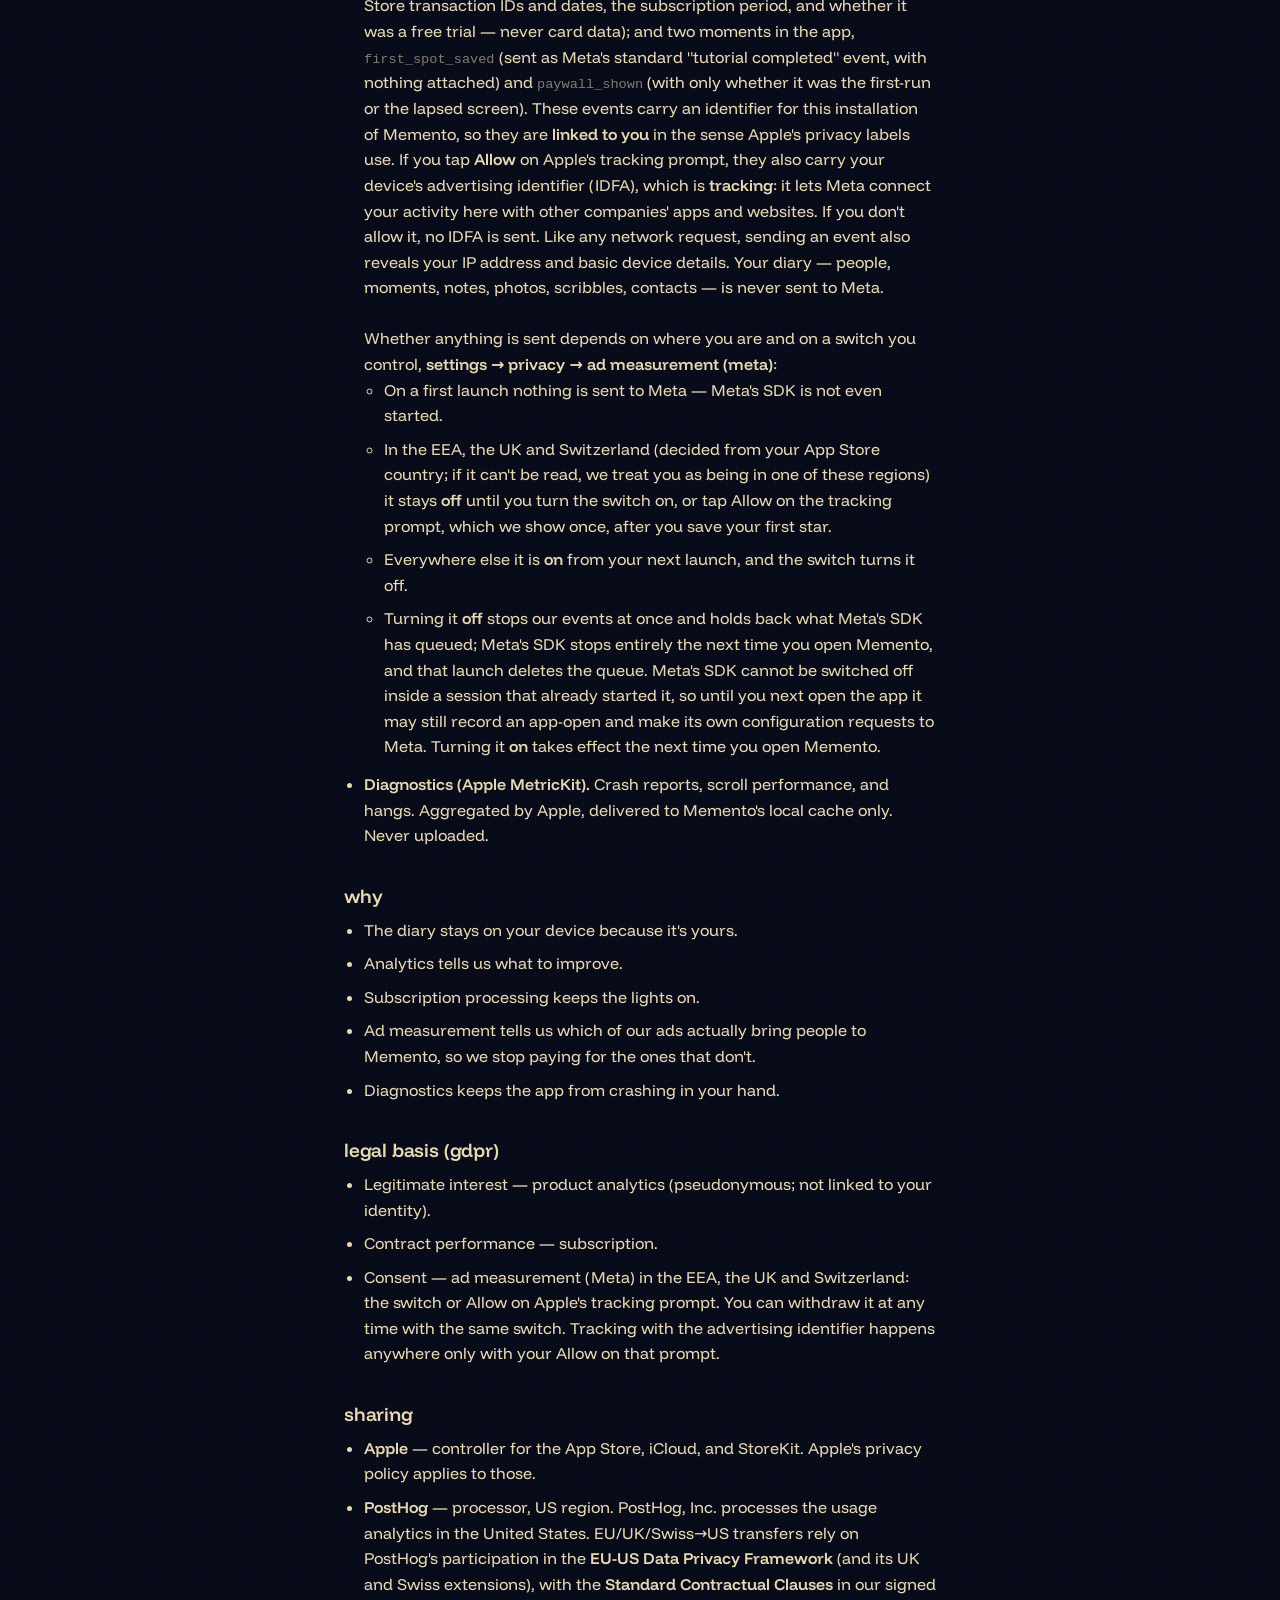
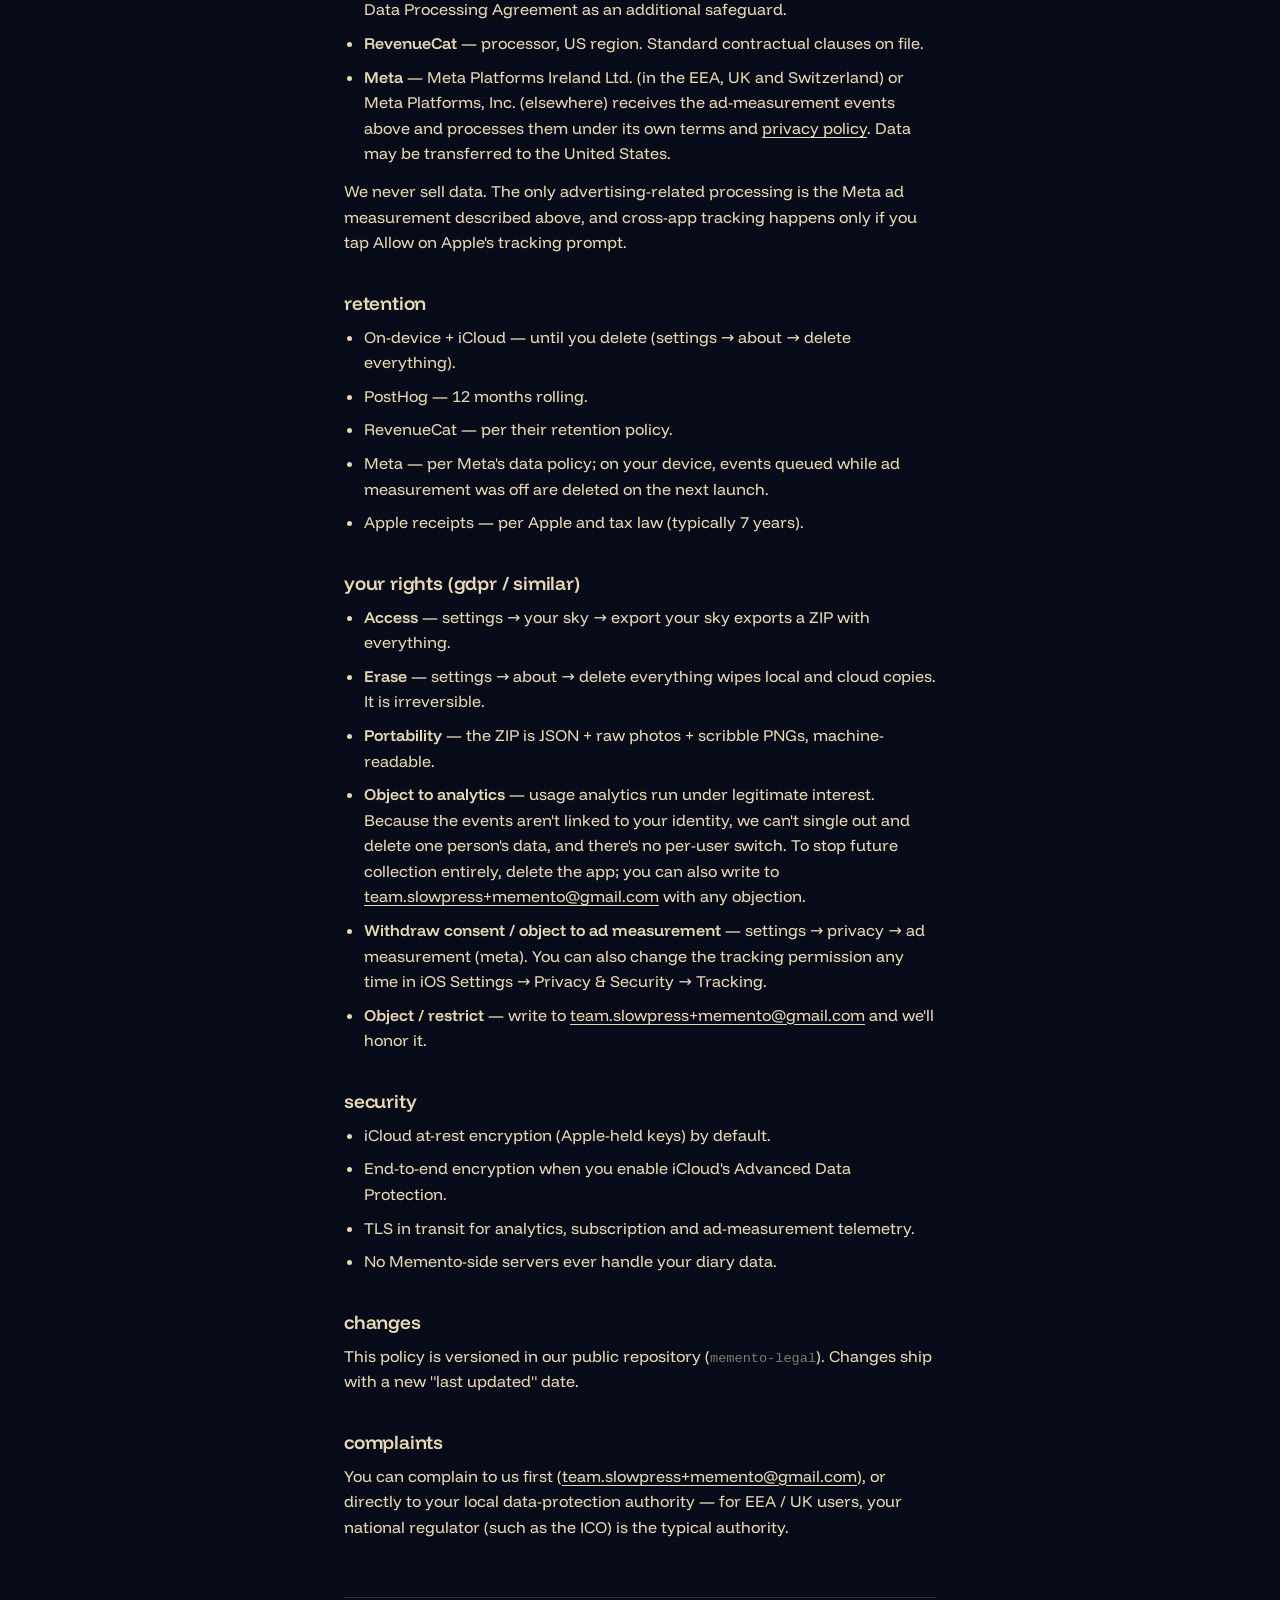
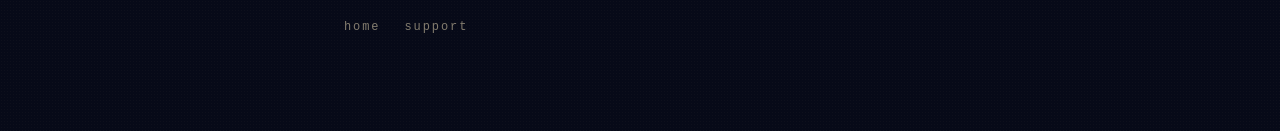
==== commit 1521a6e1: "privacy: correct the Meta disclosure after review round 1 - First launch: nothing is sent to Meta (n" ====
--- a/privacy/index.html
+++ b/privacy/index.html
@@ -35,13 +35,13 @@
   <ul>
     <li><strong>Usage analytics (PostHog).</strong> From first launch, on every install, the app records a small set of key actions (<code>first_spot_saved</code>, <code>paywall_shown</code>, etc.) plus basic app-lifecycle events (launches, foreground/background), so we can see how the app is used and improve it — no screen views, no autocapture, no PII. These events are <strong>not linked to your identity</strong>: they're tied to a random per-install id that is never joined to your name, email, or Apple&nbsp;ID, your IP address is discarded on receipt, and no location or GeoIP lookup is performed. Your diary — people, moments, notes, photos, scribbles — is never collected.</li>
     <li><strong>Subscription state (RevenueCat + Apple StoreKit).</strong> When you subscribe or restore, Apple processes the payment; RevenueCat records the subscription state and outcome. No card data — Apple never shares it with us.</li>
-    <li><strong>Ad measurement (Meta).</strong> Memento uses Meta's SDK to measure which of our ads bring people to install the app — nothing else. There is no Facebook login and nothing in Memento shares to Facebook. When it is on, Meta receives: the app's install and app-opens, logged automatically; App Store purchases, subscriptions and free-trial starts, logged automatically by Meta's SDK (amount, currency and product, never card data); and two moments in the app, <code>first_spot_saved</code> (sent as Meta's standard "tutorial completed" event, with nothing attached) and <code>paywall_shown</code> (with only whether it was the first-run or the lapsed screen). These events carry an identifier for this installation of Memento, so they are <strong>linked to you</strong> in the sense Apple's privacy labels use. If you tap <strong>Allow</strong> on Apple's tracking prompt, they also carry your device's advertising identifier (IDFA), which is <strong>tracking</strong>: it lets Meta connect your activity here with other companies' apps and websites. If you don't allow it, no IDFA is sent. Like any network request, sending an event also reveals your IP address and basic device details. Your diary — people, moments, notes, photos, scribbles, contacts — is never sent to Meta.
+    <li><strong>Ad measurement (Meta).</strong> Memento uses Meta's SDK to measure which of our ads bring people to install the app — nothing else. There is no Facebook login and nothing in Memento shares to Facebook. When it is on, Meta receives: the app's install and app-opens, logged automatically; App Store purchases, subscriptions and free-trial starts, logged automatically by Meta's SDK (the product's ID and name, price and currency, the App Store transaction IDs and dates, the subscription period, and whether it was a free trial — never card data); and two moments in the app, <code>first_spot_saved</code> (sent as Meta's standard "tutorial completed" event, with nothing attached) and <code>paywall_shown</code> (with only whether it was the first-run or the lapsed screen). These events carry an identifier for this installation of Memento, so they are <strong>linked to you</strong> in the sense Apple's privacy labels use. If you tap <strong>Allow</strong> on Apple's tracking prompt, they also carry your device's advertising identifier (IDFA), which is <strong>tracking</strong>: it lets Meta connect your activity here with other companies' apps and websites. If you don't allow it, no IDFA is sent. Like any network request, sending an event also reveals your IP address and basic device details. Your diary — people, moments, notes, photos, scribbles, contacts — is never sent to Meta.
       <br><br>Whether anything is sent depends on where you are and on a switch you control, <strong>settings → privacy → ad measurement (meta)</strong>:
       <ul>
-        <li>On a first launch nothing is sent anywhere — Meta's SDK is not even started.</li>
+        <li>On a first launch nothing is sent to Meta — Meta's SDK is not even started.</li>
         <li>In the EEA, the UK and Switzerland (decided from your App Store country; if it can't be read, we treat you as being in one of these regions) it stays <strong>off</strong> until you turn the switch on, or tap Allow on the tracking prompt, which we show once, after you save your first star.</li>
         <li>Everywhere else it is <strong>on</strong> from your next launch, and the switch turns it off.</li>
-        <li>Turning it <strong>off</strong> stops our events at once and stops Meta's SDK sending anything it has queued; the next launch deletes that queue. Turning it <strong>on</strong> takes effect the next time you open Memento.</li>
+        <li>Turning it <strong>off</strong> stops our events at once and holds back what Meta's SDK has queued; Meta's SDK stops entirely the next time you open Memento, and that launch deletes the queue. Meta's SDK cannot be switched off inside a session that already started it, so until you next open the app it may still record an app-open and make its own configuration requests to Meta. Turning it <strong>on</strong> takes effect the next time you open Memento.</li>
       </ul>
     </li>
     <li><strong>Diagnostics (Apple MetricKit).</strong> Crash reports, scroll performance, and hangs. Aggregated by Apple, delivered to Memento's local cache only. Never uploaded.</li>
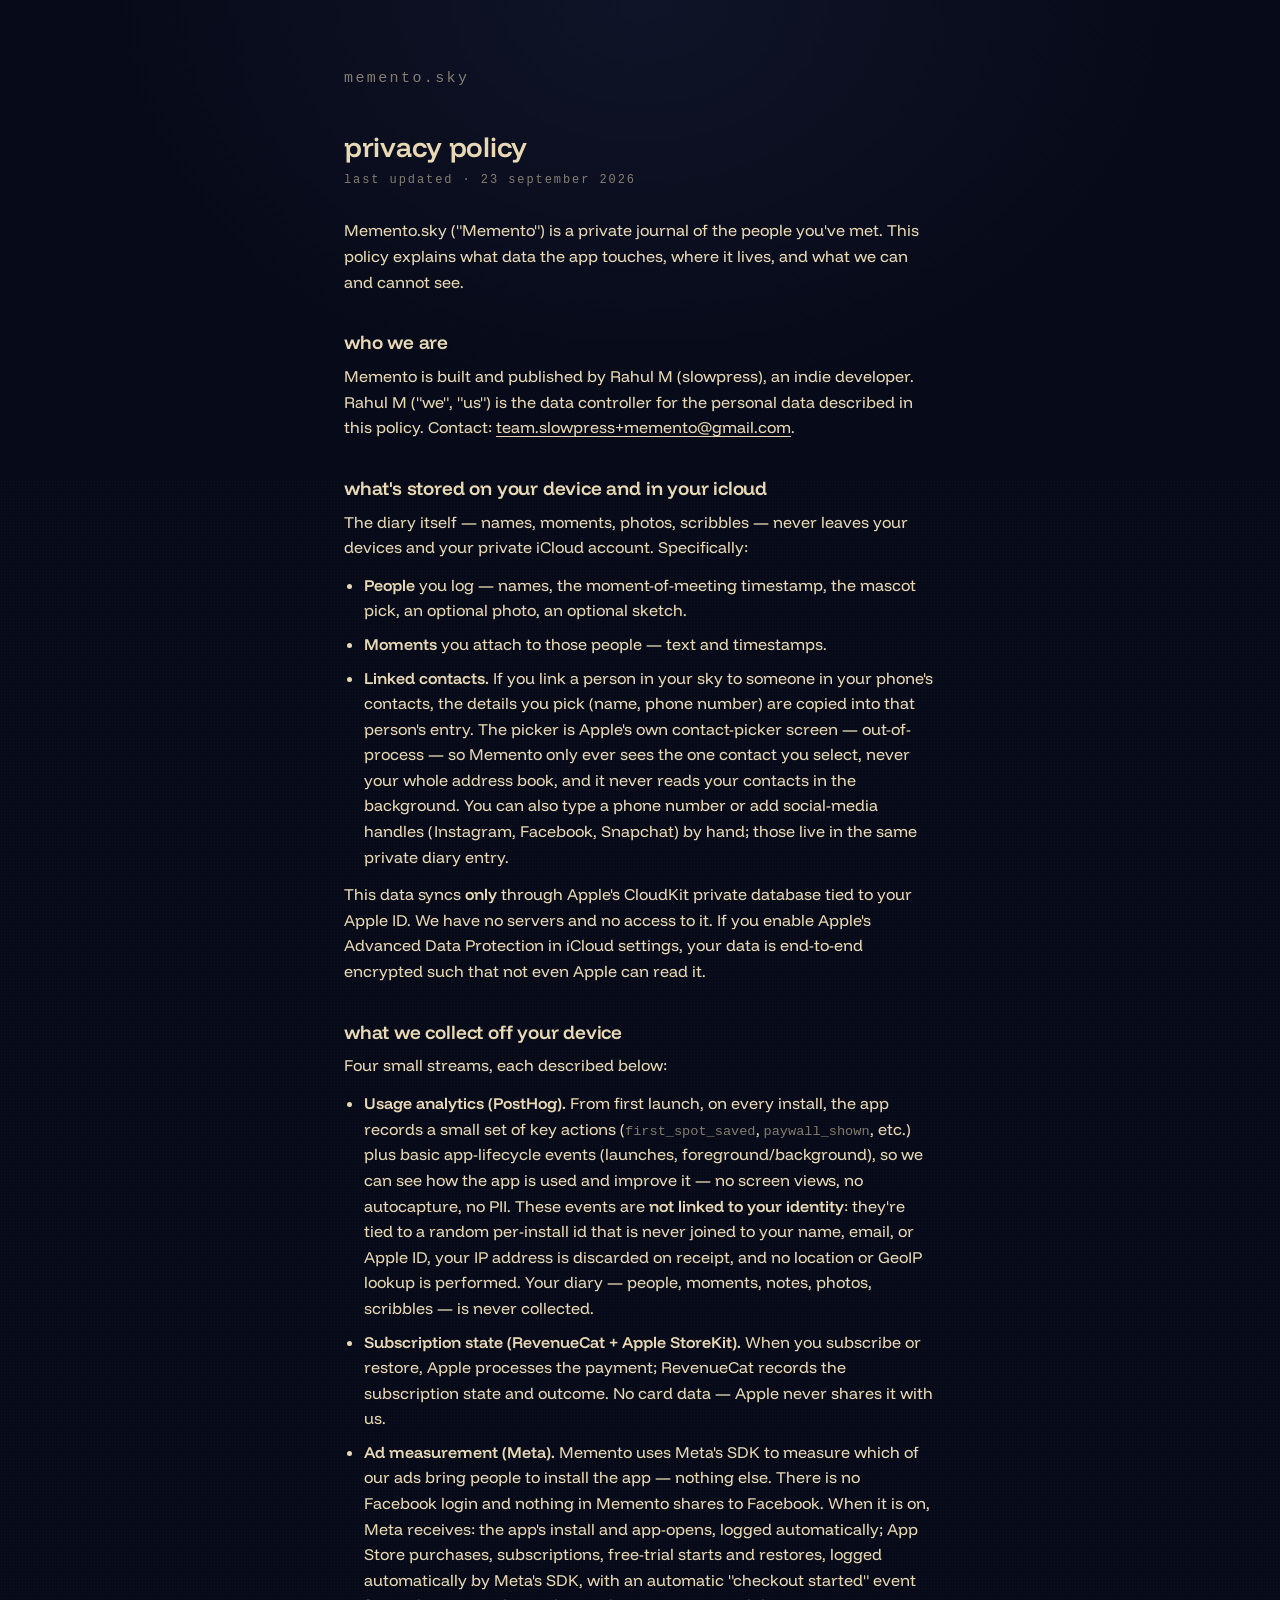
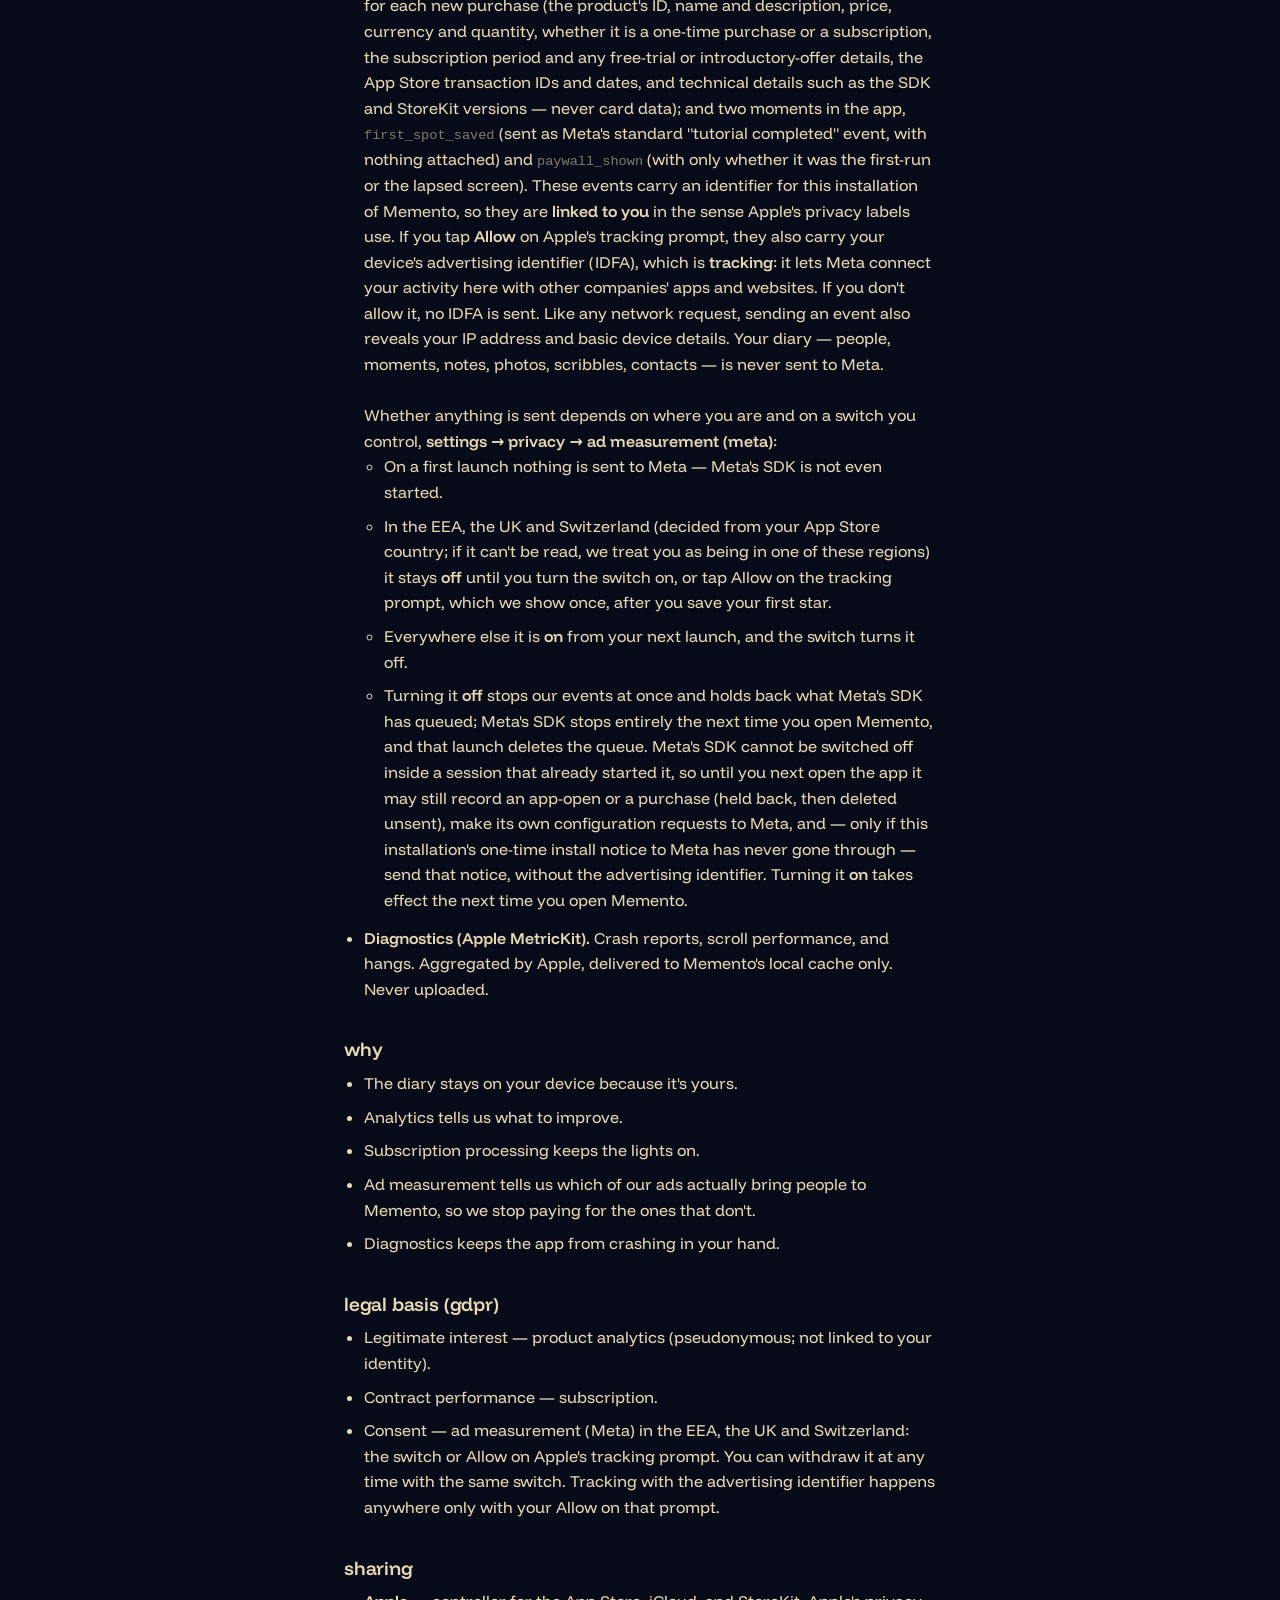
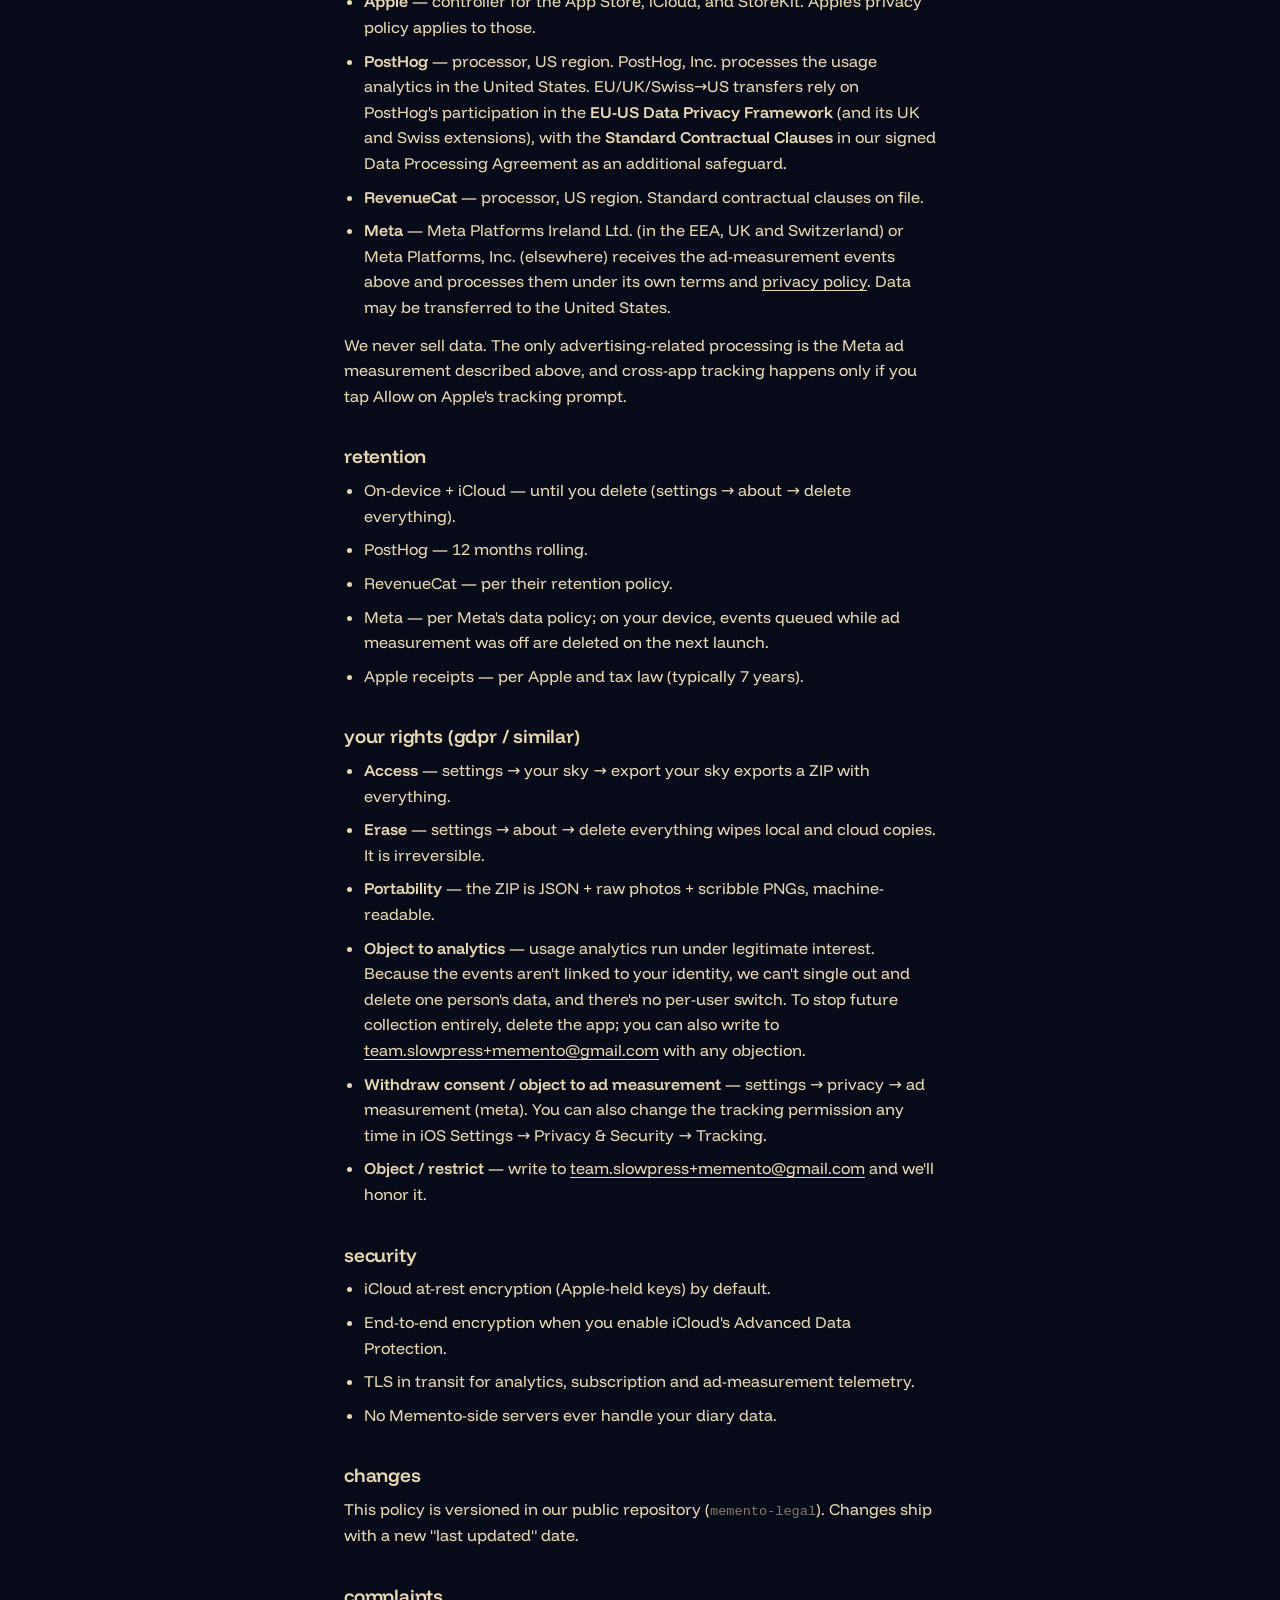
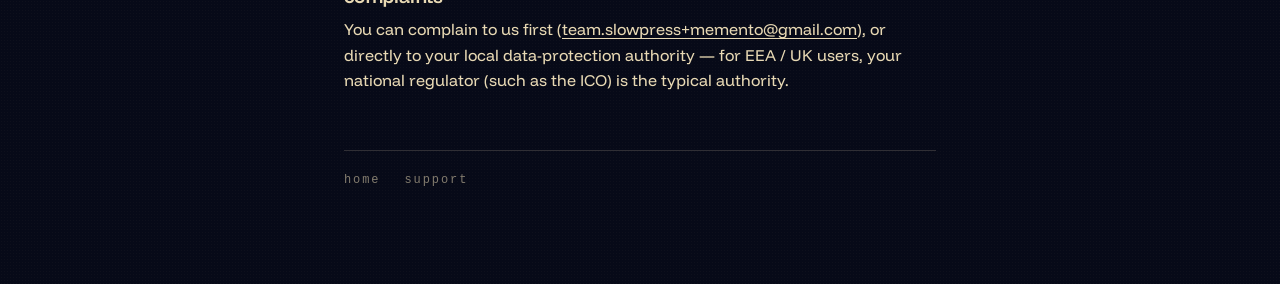
==== commit c68ef004: "privacy: full automatic-purchase payload and the exact OFF residual (review round 1, verified agains" ====
--- a/privacy/index.html
+++ b/privacy/index.html
@@ -35,13 +35,13 @@
   <ul>
     <li><strong>Usage analytics (PostHog).</strong> From first launch, on every install, the app records a small set of key actions (<code>first_spot_saved</code>, <code>paywall_shown</code>, etc.) plus basic app-lifecycle events (launches, foreground/background), so we can see how the app is used and improve it — no screen views, no autocapture, no PII. These events are <strong>not linked to your identity</strong>: they're tied to a random per-install id that is never joined to your name, email, or Apple&nbsp;ID, your IP address is discarded on receipt, and no location or GeoIP lookup is performed. Your diary — people, moments, notes, photos, scribbles — is never collected.</li>
     <li><strong>Subscription state (RevenueCat + Apple StoreKit).</strong> When you subscribe or restore, Apple processes the payment; RevenueCat records the subscription state and outcome. No card data — Apple never shares it with us.</li>
-    <li><strong>Ad measurement (Meta).</strong> Memento uses Meta's SDK to measure which of our ads bring people to install the app — nothing else. There is no Facebook login and nothing in Memento shares to Facebook. When it is on, Meta receives: the app's install and app-opens, logged automatically; App Store purchases, subscriptions and free-trial starts, logged automatically by Meta's SDK (the product's ID and name, price and currency, the App Store transaction IDs and dates, the subscription period, and whether it was a free trial — never card data); and two moments in the app, <code>first_spot_saved</code> (sent as Meta's standard "tutorial completed" event, with nothing attached) and <code>paywall_shown</code> (with only whether it was the first-run or the lapsed screen). These events carry an identifier for this installation of Memento, so they are <strong>linked to you</strong> in the sense Apple's privacy labels use. If you tap <strong>Allow</strong> on Apple's tracking prompt, they also carry your device's advertising identifier (IDFA), which is <strong>tracking</strong>: it lets Meta connect your activity here with other companies' apps and websites. If you don't allow it, no IDFA is sent. Like any network request, sending an event also reveals your IP address and basic device details. Your diary — people, moments, notes, photos, scribbles, contacts — is never sent to Meta.
+    <li><strong>Ad measurement (Meta).</strong> Memento uses Meta's SDK to measure which of our ads bring people to install the app — nothing else. There is no Facebook login and nothing in Memento shares to Facebook. When it is on, Meta receives: the app's install and app-opens, logged automatically; App Store purchases, subscriptions, free-trial starts and restores, logged automatically by Meta's SDK, with an automatic "checkout started" event for each new purchase (the product's ID, name and description, price, currency and quantity, whether it is a one-time purchase or a subscription, the subscription period and any free-trial or introductory-offer details, the App Store transaction IDs and dates, and technical details such as the SDK and StoreKit versions — never card data); and two moments in the app, <code>first_spot_saved</code> (sent as Meta's standard "tutorial completed" event, with nothing attached) and <code>paywall_shown</code> (with only whether it was the first-run or the lapsed screen). These events carry an identifier for this installation of Memento, so they are <strong>linked to you</strong> in the sense Apple's privacy labels use. If you tap <strong>Allow</strong> on Apple's tracking prompt, they also carry your device's advertising identifier (IDFA), which is <strong>tracking</strong>: it lets Meta connect your activity here with other companies' apps and websites. If you don't allow it, no IDFA is sent. Like any network request, sending an event also reveals your IP address and basic device details. Your diary — people, moments, notes, photos, scribbles, contacts — is never sent to Meta.
       <br><br>Whether anything is sent depends on where you are and on a switch you control, <strong>settings → privacy → ad measurement (meta)</strong>:
       <ul>
         <li>On a first launch nothing is sent to Meta — Meta's SDK is not even started.</li>
         <li>In the EEA, the UK and Switzerland (decided from your App Store country; if it can't be read, we treat you as being in one of these regions) it stays <strong>off</strong> until you turn the switch on, or tap Allow on the tracking prompt, which we show once, after you save your first star.</li>
         <li>Everywhere else it is <strong>on</strong> from your next launch, and the switch turns it off.</li>
-        <li>Turning it <strong>off</strong> stops our events at once and holds back what Meta's SDK has queued; Meta's SDK stops entirely the next time you open Memento, and that launch deletes the queue. Meta's SDK cannot be switched off inside a session that already started it, so until you next open the app it may still record an app-open and make its own configuration requests to Meta. Turning it <strong>on</strong> takes effect the next time you open Memento.</li>
+        <li>Turning it <strong>off</strong> stops our events at once and holds back what Meta's SDK has queued; Meta's SDK stops entirely the next time you open Memento, and that launch deletes the queue. Meta's SDK cannot be switched off inside a session that already started it, so until you next open the app it may still record an app-open or a purchase (held back, then deleted unsent), make its own configuration requests to Meta, and — only if this installation's one-time install notice to Meta has never gone through — send that notice, without the advertising identifier. Turning it <strong>on</strong> takes effect the next time you open Memento.</li>
       </ul>
     </li>
     <li><strong>Diagnostics (Apple MetricKit).</strong> Crash reports, scroll performance, and hangs. Aggregated by Apple, delivered to Memento's local cache only. Never uploaded.</li>
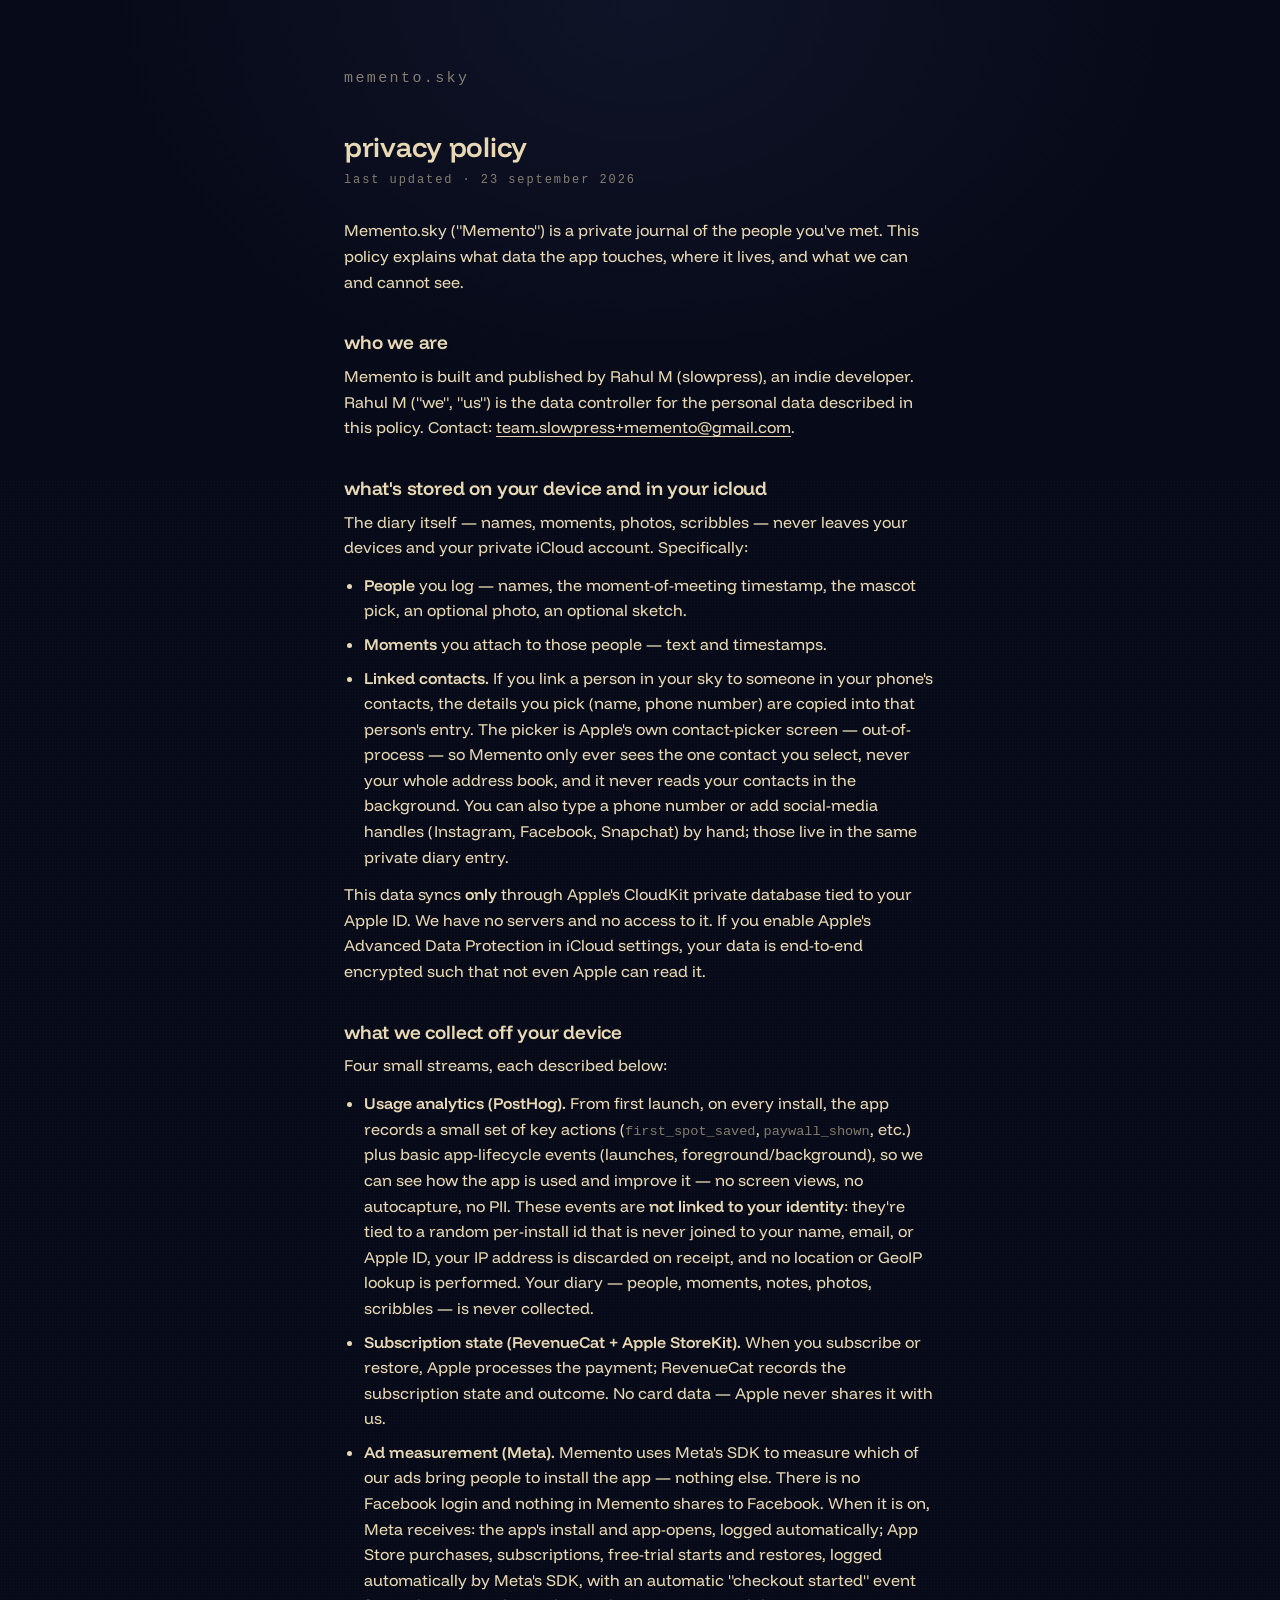
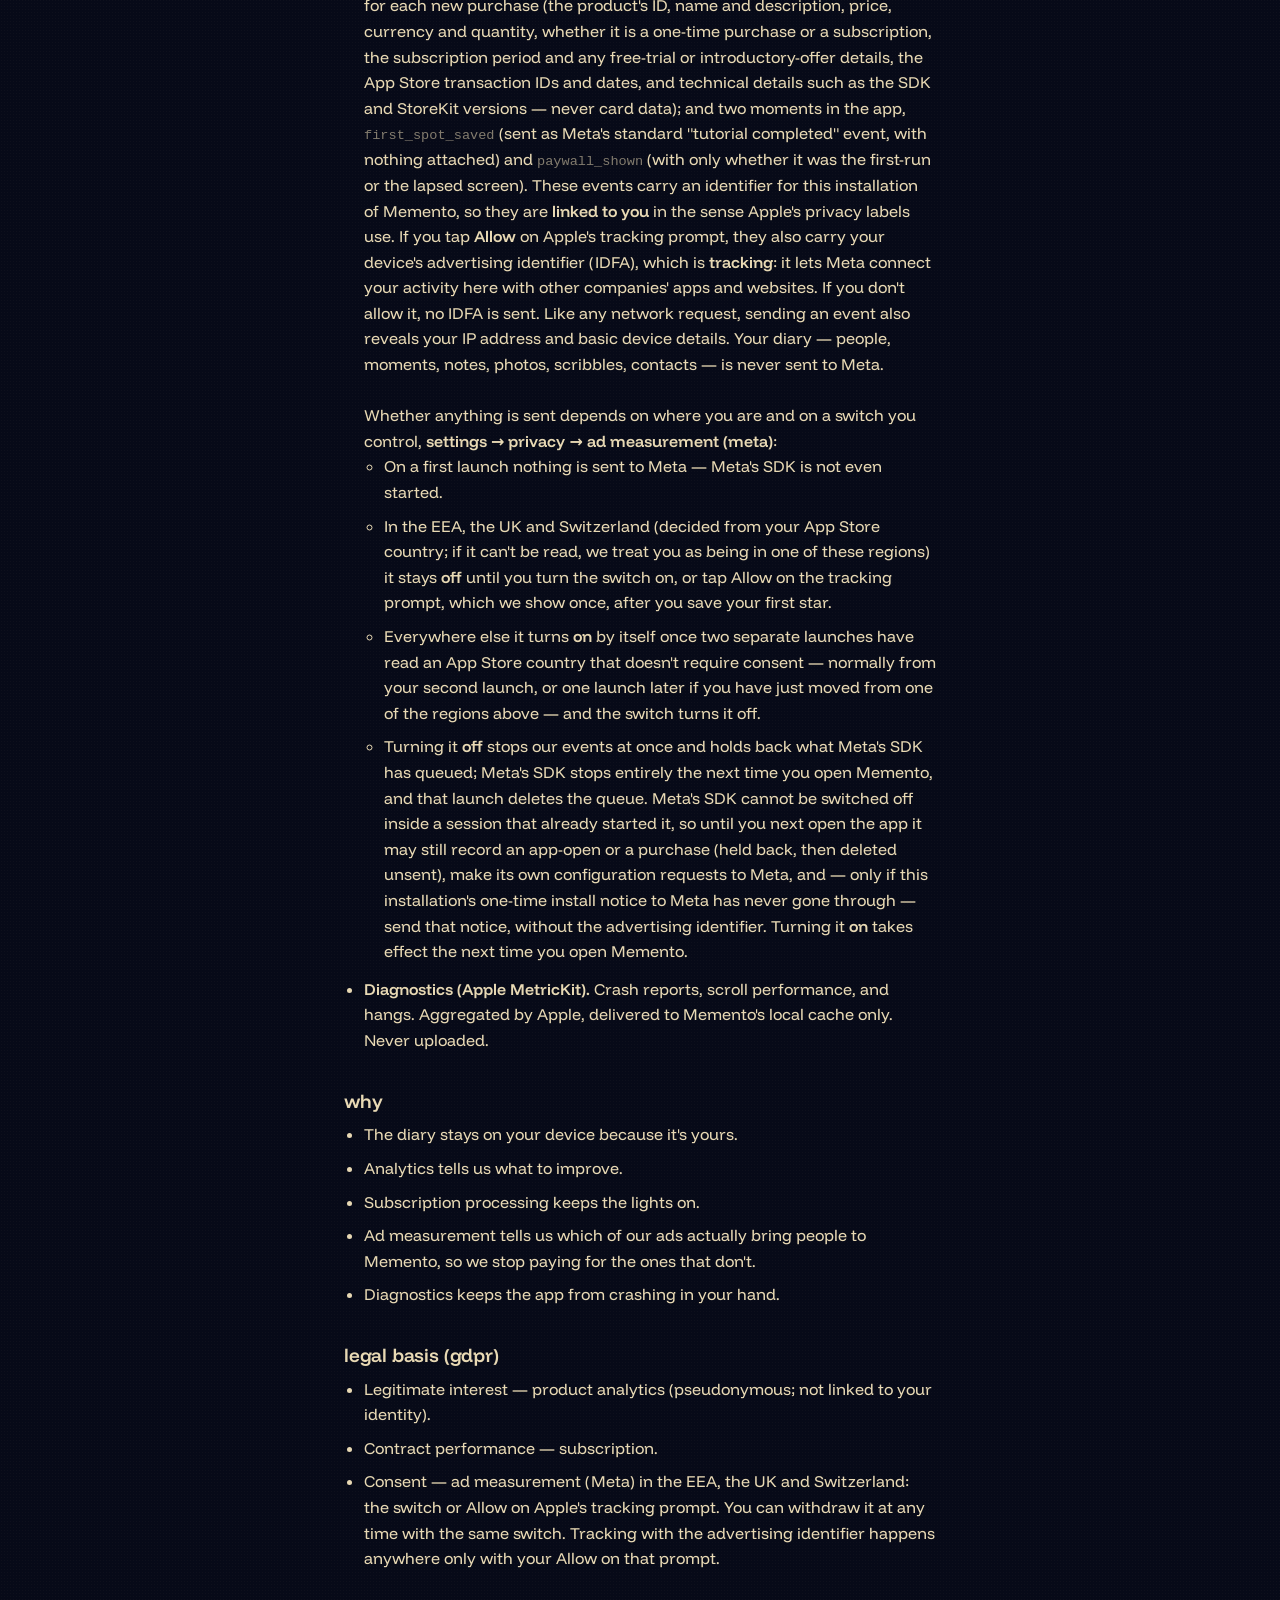
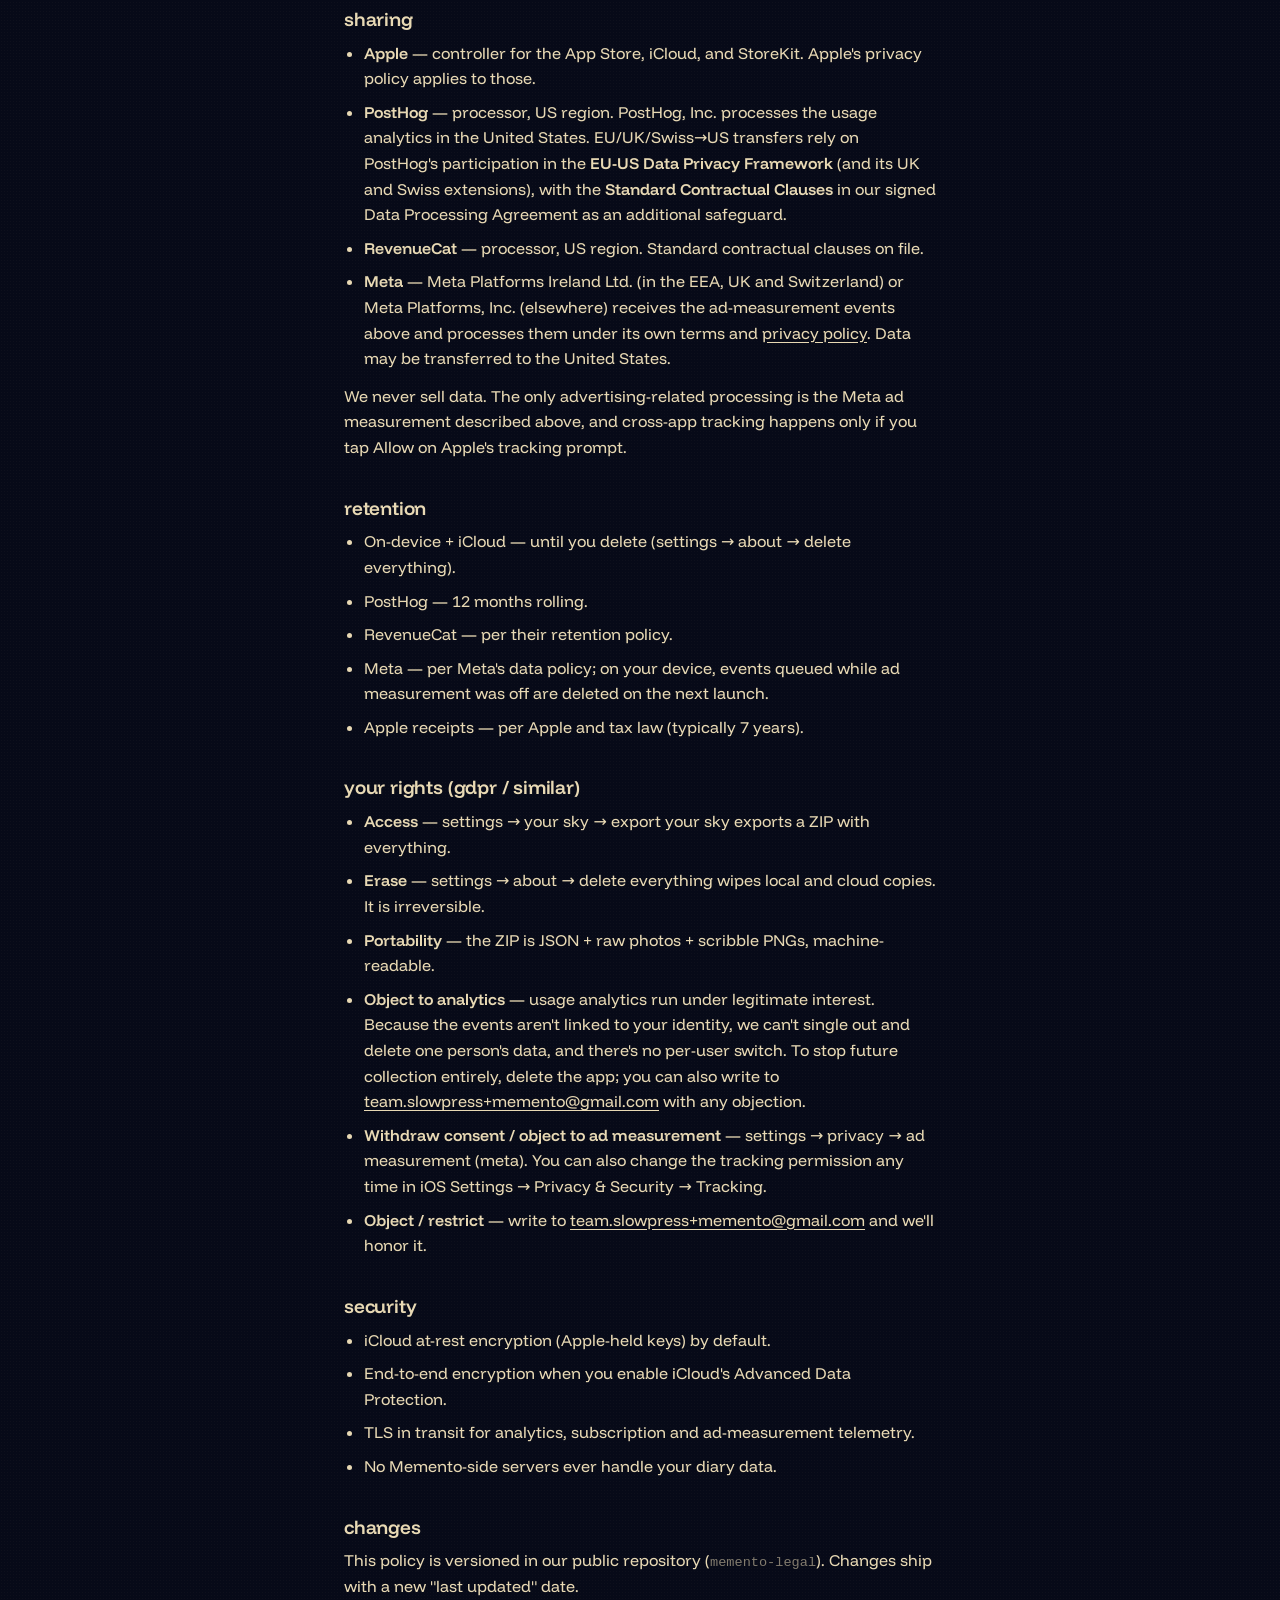
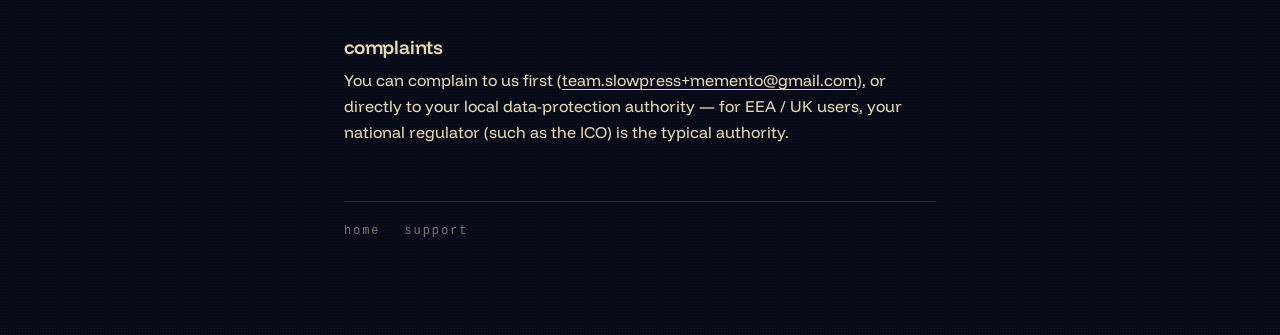
==== commit 779b9360: "privacy: state when measurement turns on outside consent regions exactly (review round 2, R2-F3) Co-" ====
--- a/privacy/index.html
+++ b/privacy/index.html
@@ -40,7 +40,7 @@
       <ul>
         <li>On a first launch nothing is sent to Meta — Meta's SDK is not even started.</li>
         <li>In the EEA, the UK and Switzerland (decided from your App Store country; if it can't be read, we treat you as being in one of these regions) it stays <strong>off</strong> until you turn the switch on, or tap Allow on the tracking prompt, which we show once, after you save your first star.</li>
-        <li>Everywhere else it is <strong>on</strong> from your next launch, and the switch turns it off.</li>
+        <li>Everywhere else it turns <strong>on</strong> by itself once two separate launches have read an App Store country that doesn't require consent — normally from your second launch, or one launch later if you have just moved from one of the regions above — and the switch turns it off.</li>
         <li>Turning it <strong>off</strong> stops our events at once and holds back what Meta's SDK has queued; Meta's SDK stops entirely the next time you open Memento, and that launch deletes the queue. Meta's SDK cannot be switched off inside a session that already started it, so until you next open the app it may still record an app-open or a purchase (held back, then deleted unsent), make its own configuration requests to Meta, and — only if this installation's one-time install notice to Meta has never gone through — send that notice, without the advertising identifier. Turning it <strong>on</strong> takes effect the next time you open Memento.</li>
       </ul>
     </li>
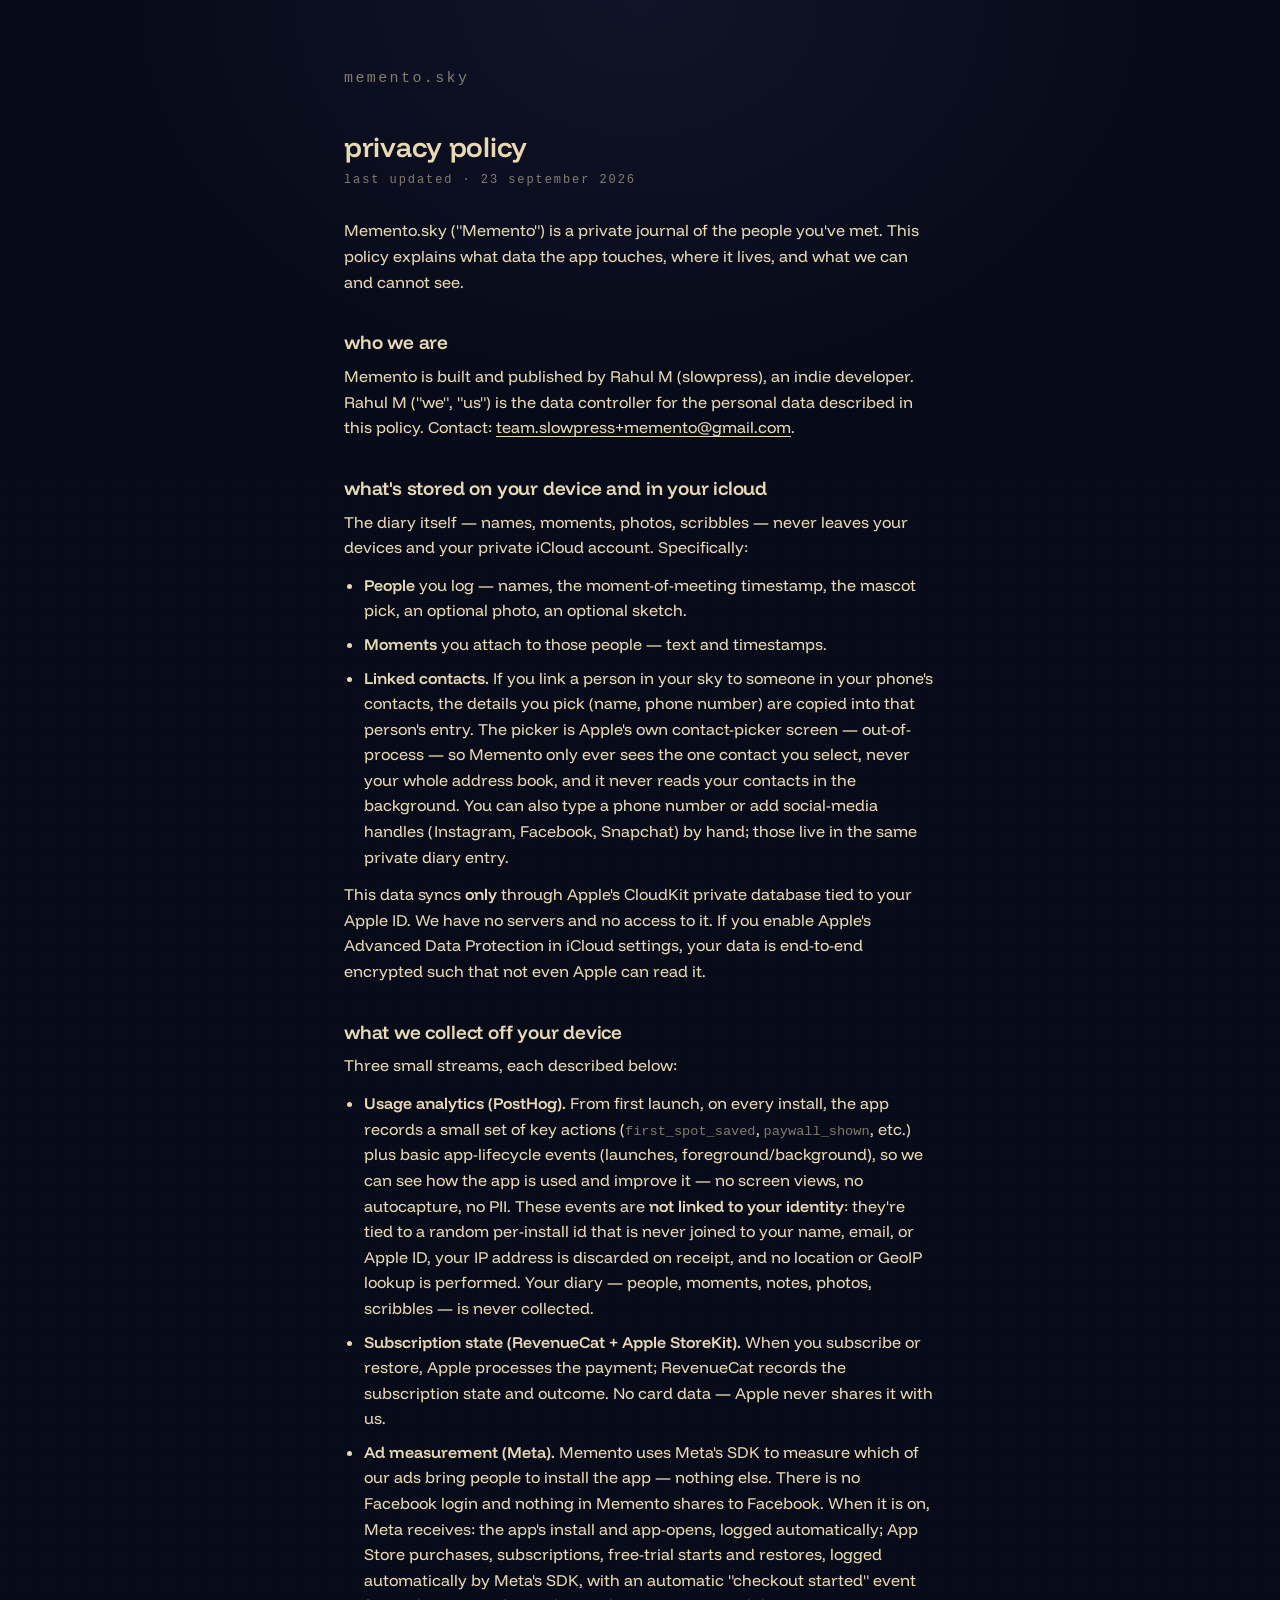
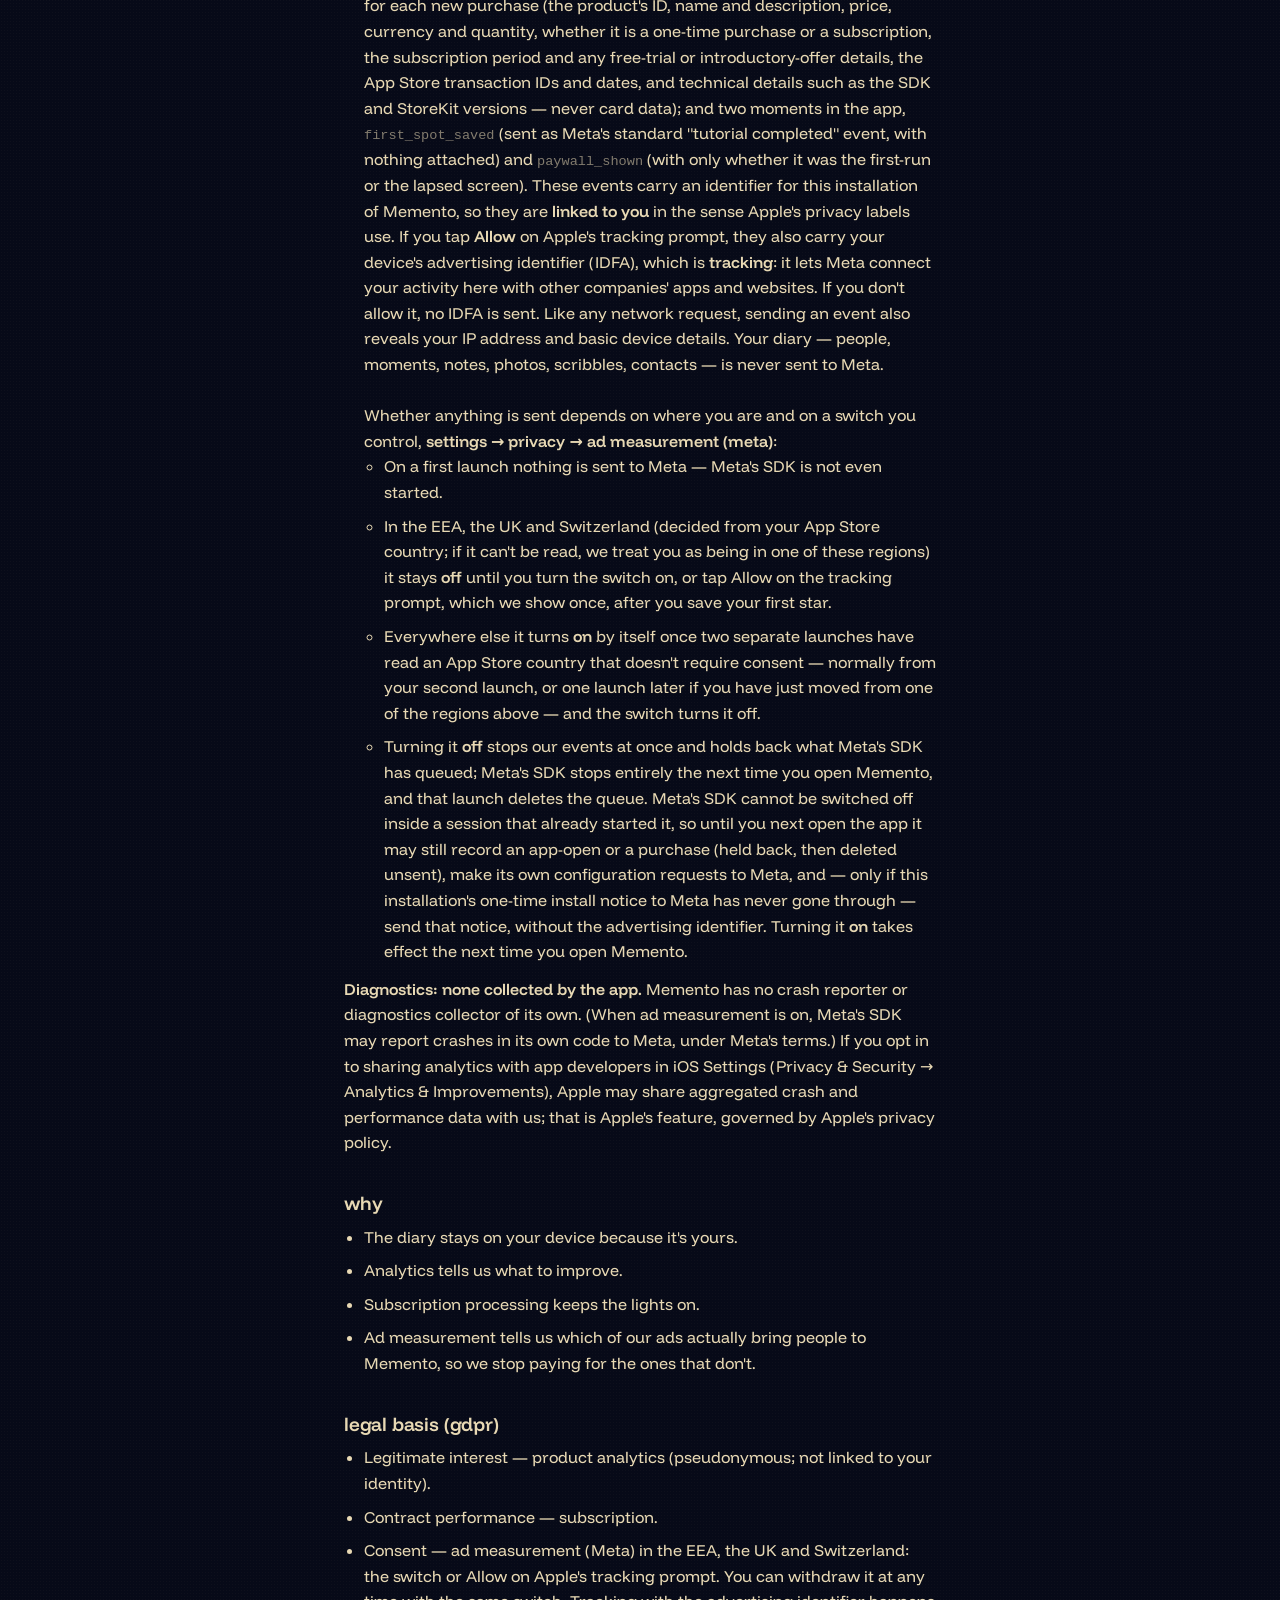
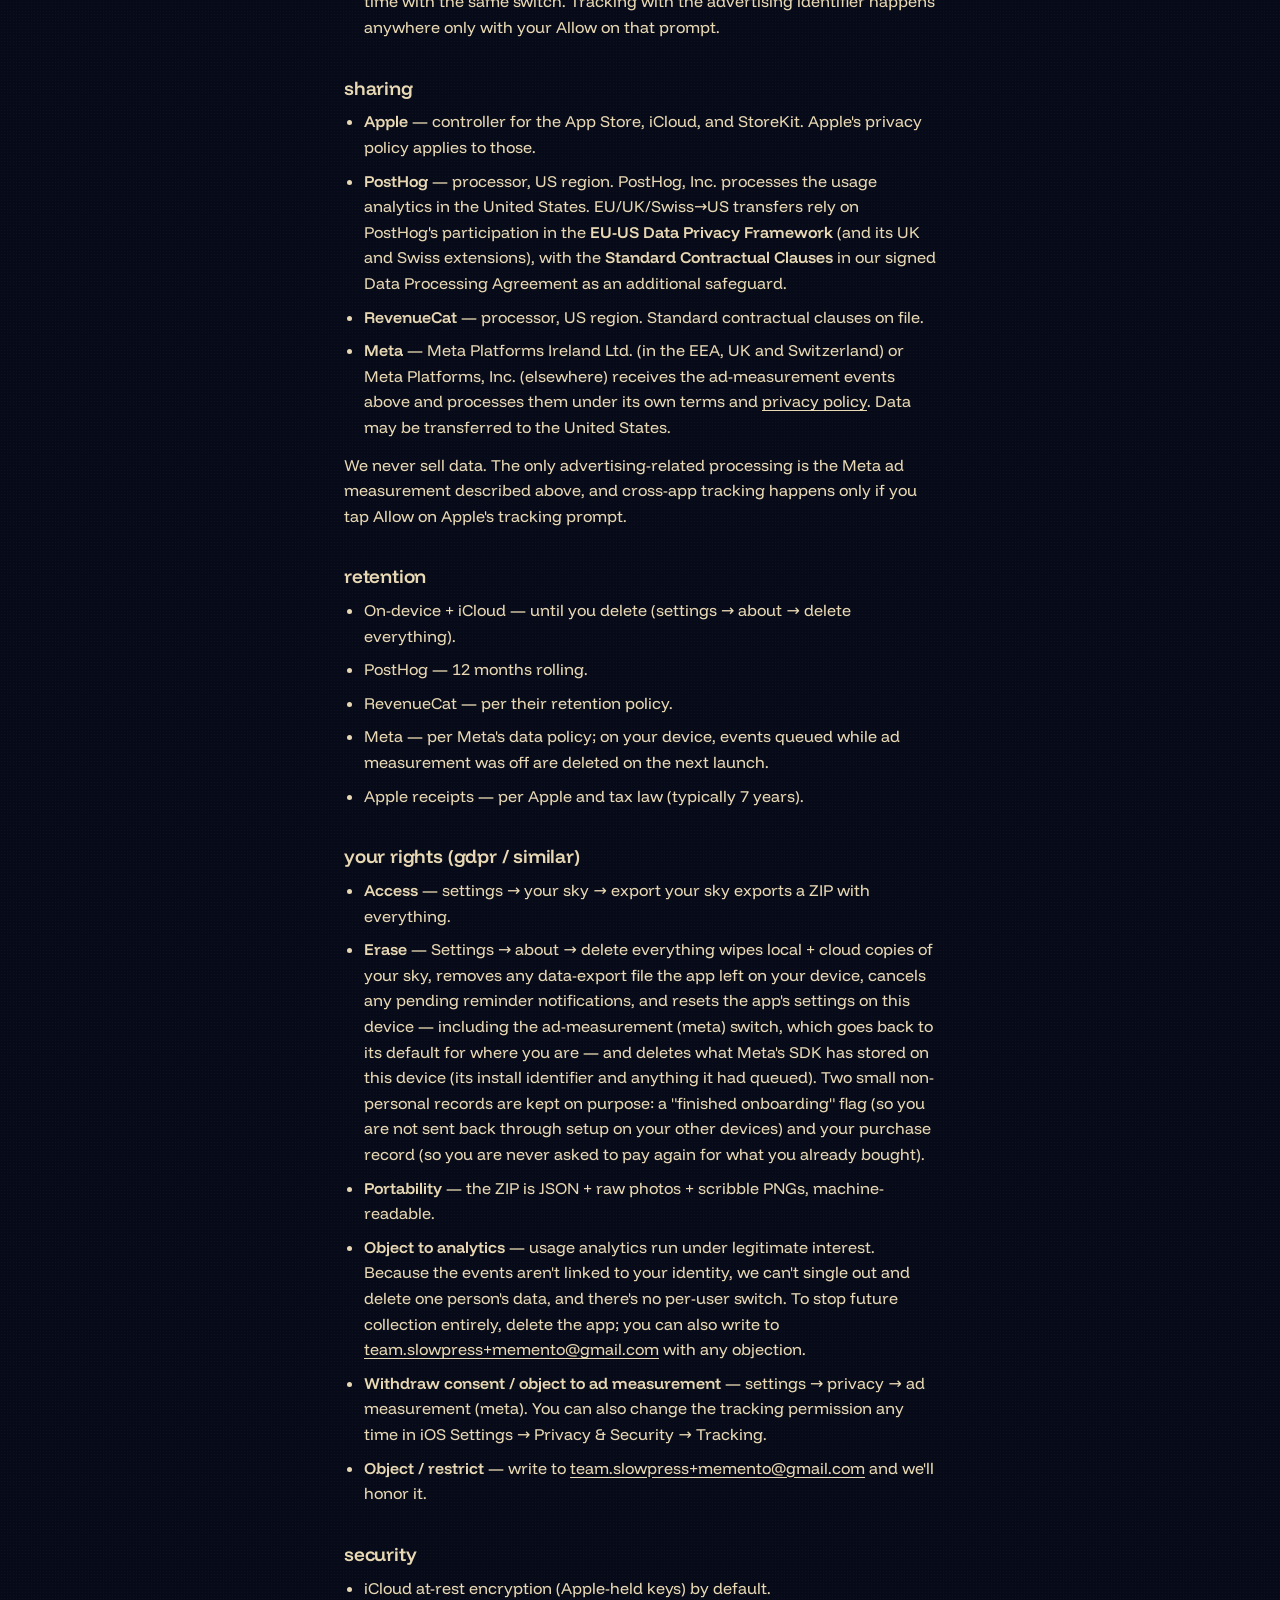
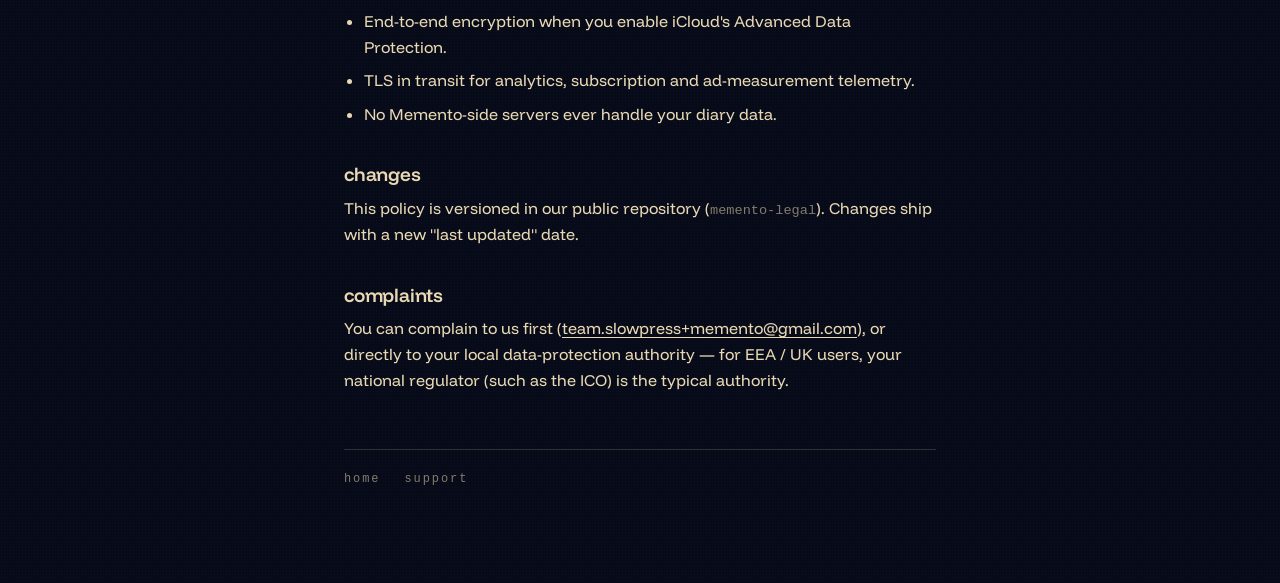
==== commit 0f782b2d: "privacy: carry the 1.1 changes into the held Meta draft Memento 1.1 removes the MetricKit collector " ====
--- a/privacy/index.html
+++ b/privacy/index.html
@@ -31,7 +31,7 @@
   <p>This data syncs <strong>only</strong> through Apple's CloudKit private database tied to your Apple&nbsp;ID. We have no servers and no access to it. If you enable Apple's Advanced Data Protection in iCloud settings, your data is end-to-end encrypted such that not even Apple can read it.</p>
 
   <h2>what we collect off your device</h2>
-  <p>Four small streams, each described below:</p>
+  <p>Three small streams, each described below:</p>
   <ul>
     <li><strong>Usage analytics (PostHog).</strong> From first launch, on every install, the app records a small set of key actions (<code>first_spot_saved</code>, <code>paywall_shown</code>, etc.) plus basic app-lifecycle events (launches, foreground/background), so we can see how the app is used and improve it — no screen views, no autocapture, no PII. These events are <strong>not linked to your identity</strong>: they're tied to a random per-install id that is never joined to your name, email, or Apple&nbsp;ID, your IP address is discarded on receipt, and no location or GeoIP lookup is performed. Your diary — people, moments, notes, photos, scribbles — is never collected.</li>
     <li><strong>Subscription state (RevenueCat + Apple StoreKit).</strong> When you subscribe or restore, Apple processes the payment; RevenueCat records the subscription state and outcome. No card data — Apple never shares it with us.</li>
@@ -44,8 +44,8 @@
         <li>Turning it <strong>off</strong> stops our events at once and holds back what Meta's SDK has queued; Meta's SDK stops entirely the next time you open Memento, and that launch deletes the queue. Meta's SDK cannot be switched off inside a session that already started it, so until you next open the app it may still record an app-open or a purchase (held back, then deleted unsent), make its own configuration requests to Meta, and — only if this installation's one-time install notice to Meta has never gone through — send that notice, without the advertising identifier. Turning it <strong>on</strong> takes effect the next time you open Memento.</li>
       </ul>
     </li>
-    <li><strong>Diagnostics (Apple MetricKit).</strong> Crash reports, scroll performance, and hangs. Aggregated by Apple, delivered to Memento's local cache only. Never uploaded.</li>
   </ul>
+  <p><strong>Diagnostics: none collected by the app.</strong> Memento has no crash reporter or diagnostics collector of its own. (When ad measurement is on, Meta's SDK may report crashes in its own code to Meta, under Meta's terms.) If you opt in to sharing analytics with app developers in iOS Settings (Privacy &amp; Security → Analytics &amp; Improvements), Apple may share aggregated crash and performance data with us; that is Apple's feature, governed by Apple's privacy policy.</p>
 
   <h2>why</h2>
   <ul>
@@ -53,7 +53,6 @@
     <li>Analytics tells us what to improve.</li>
     <li>Subscription processing keeps the lights on.</li>
     <li>Ad measurement tells us which of our ads actually bring people to Memento, so we stop paying for the ones that don't.</li>
-    <li>Diagnostics keeps the app from crashing in your hand.</li>
   </ul>
 
   <h2>legal basis (gdpr)</h2>
@@ -84,7 +83,7 @@
   <h2>your rights (gdpr / similar)</h2>
   <ul>
     <li><strong>Access</strong> — settings → your sky → export your sky exports a ZIP with everything.</li>
-    <li><strong>Erase</strong> — settings → about → delete everything wipes local and cloud copies. It is irreversible.</li>
+    <li><strong>Erase</strong> — Settings → about → delete everything wipes local + cloud copies of your sky, removes any data-export file the app left on your device, cancels any pending reminder notifications, and resets the app's settings on this device — including the ad-measurement (meta) switch, which goes back to its default for where you are — and deletes what Meta's SDK has stored on this device (its install identifier and anything it had queued). Two small non-personal records are kept on purpose: a "finished onboarding" flag (so you are not sent back through setup on your other devices) and your purchase record (so you are never asked to pay again for what you already bought).</li>
     <li><strong>Portability</strong> — the ZIP is JSON + raw photos + scribble PNGs, machine-readable.</li>
     <li><strong>Object to analytics</strong> — usage analytics run under legitimate interest. Because the events aren't linked to your identity, we can't single out and delete one person's data, and there's no per-user switch. To stop future collection entirely, delete the app; you can also write to <a href="mailto:team.slowpress+memento@gmail.com">team.slowpress+memento@gmail.com</a> with any objection.</li>
     <li><strong>Withdraw consent / object to ad measurement</strong> — settings → privacy → ad measurement (meta). You can also change the tracking permission any time in iOS Settings → Privacy &amp; Security → Tracking.</li>
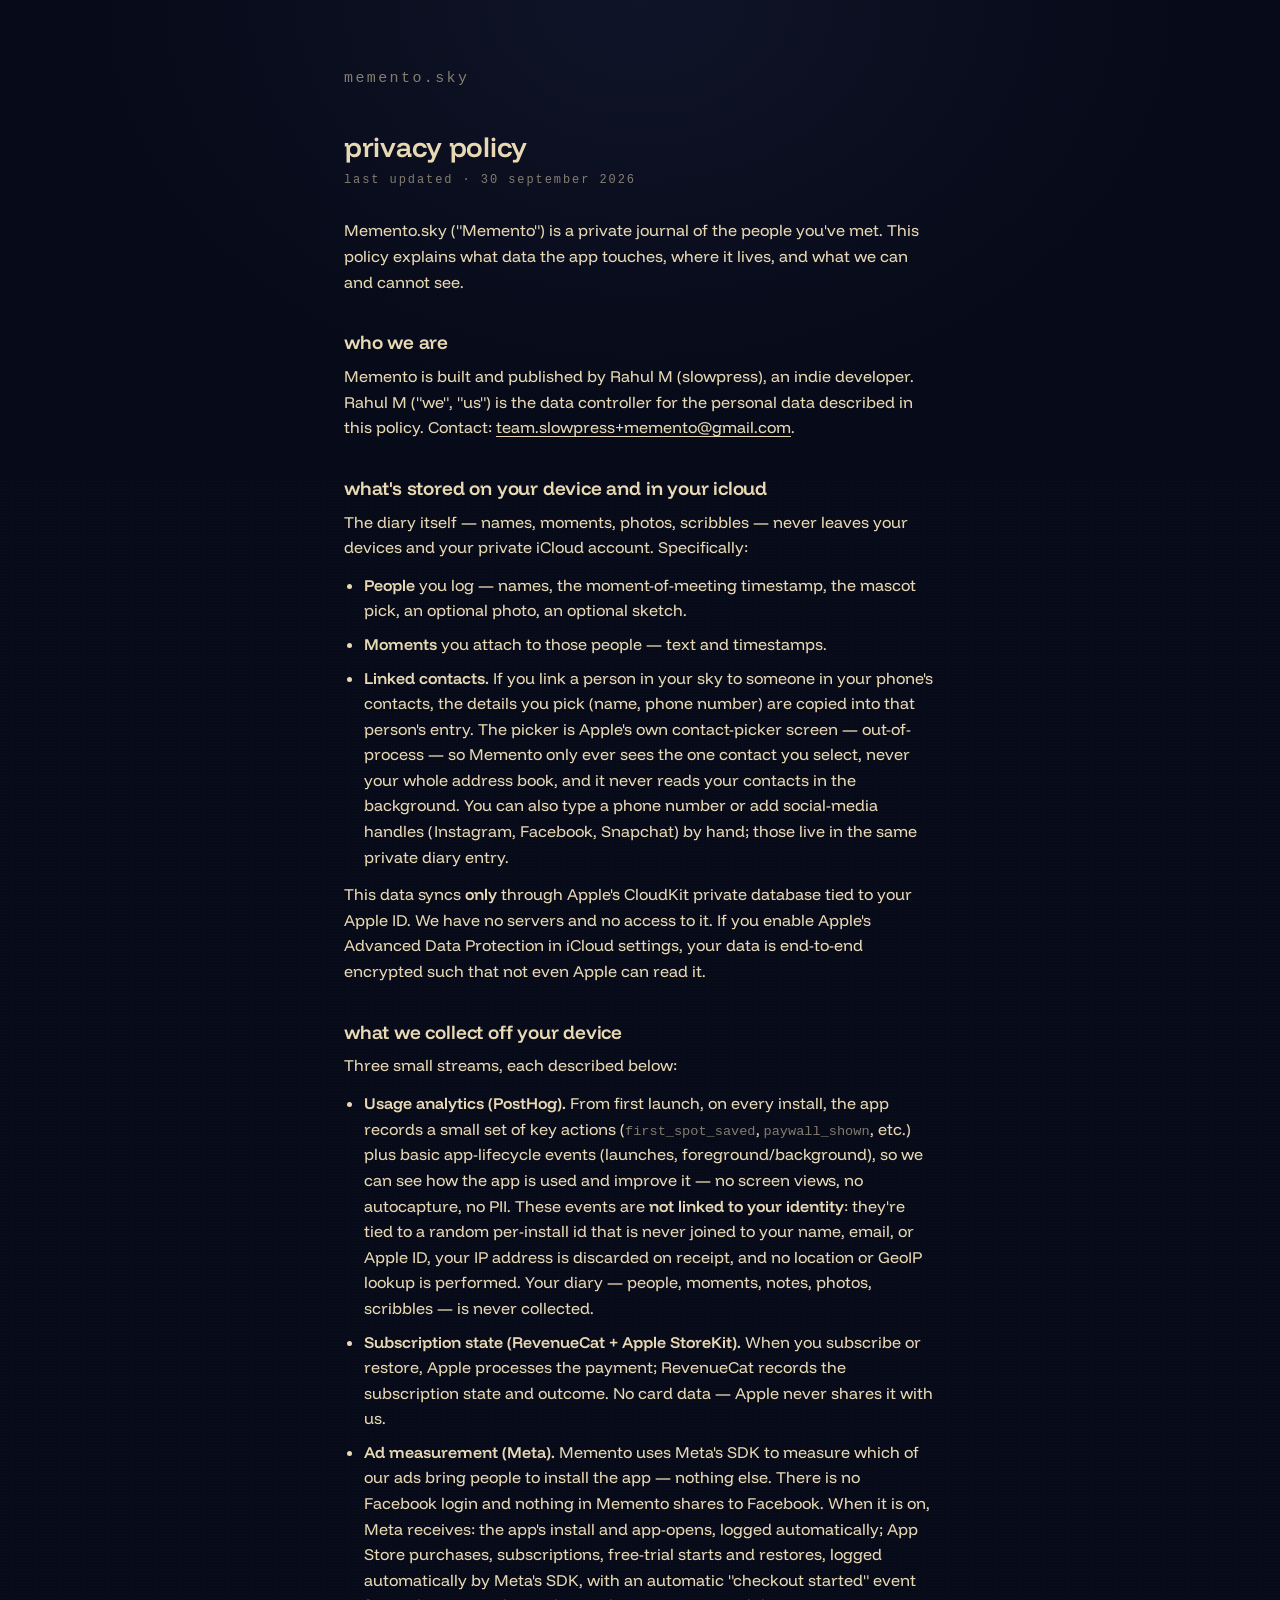
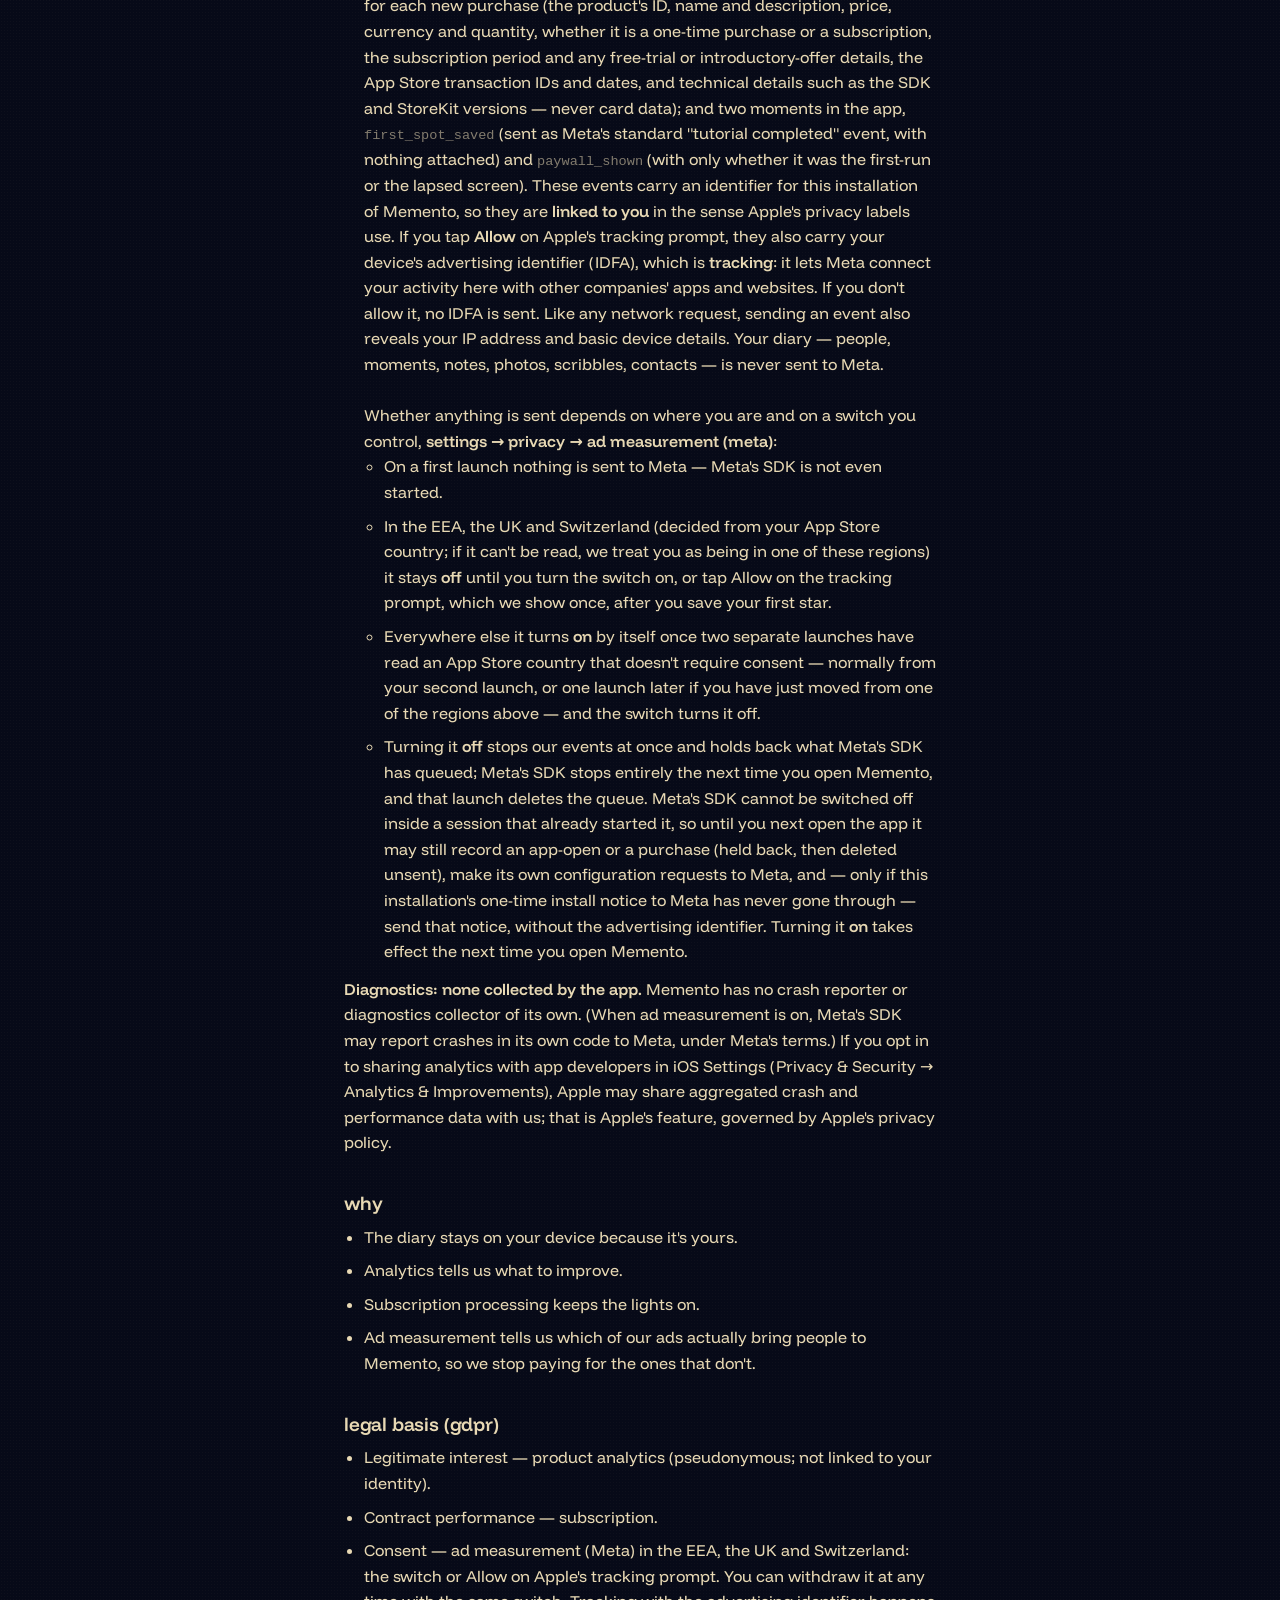
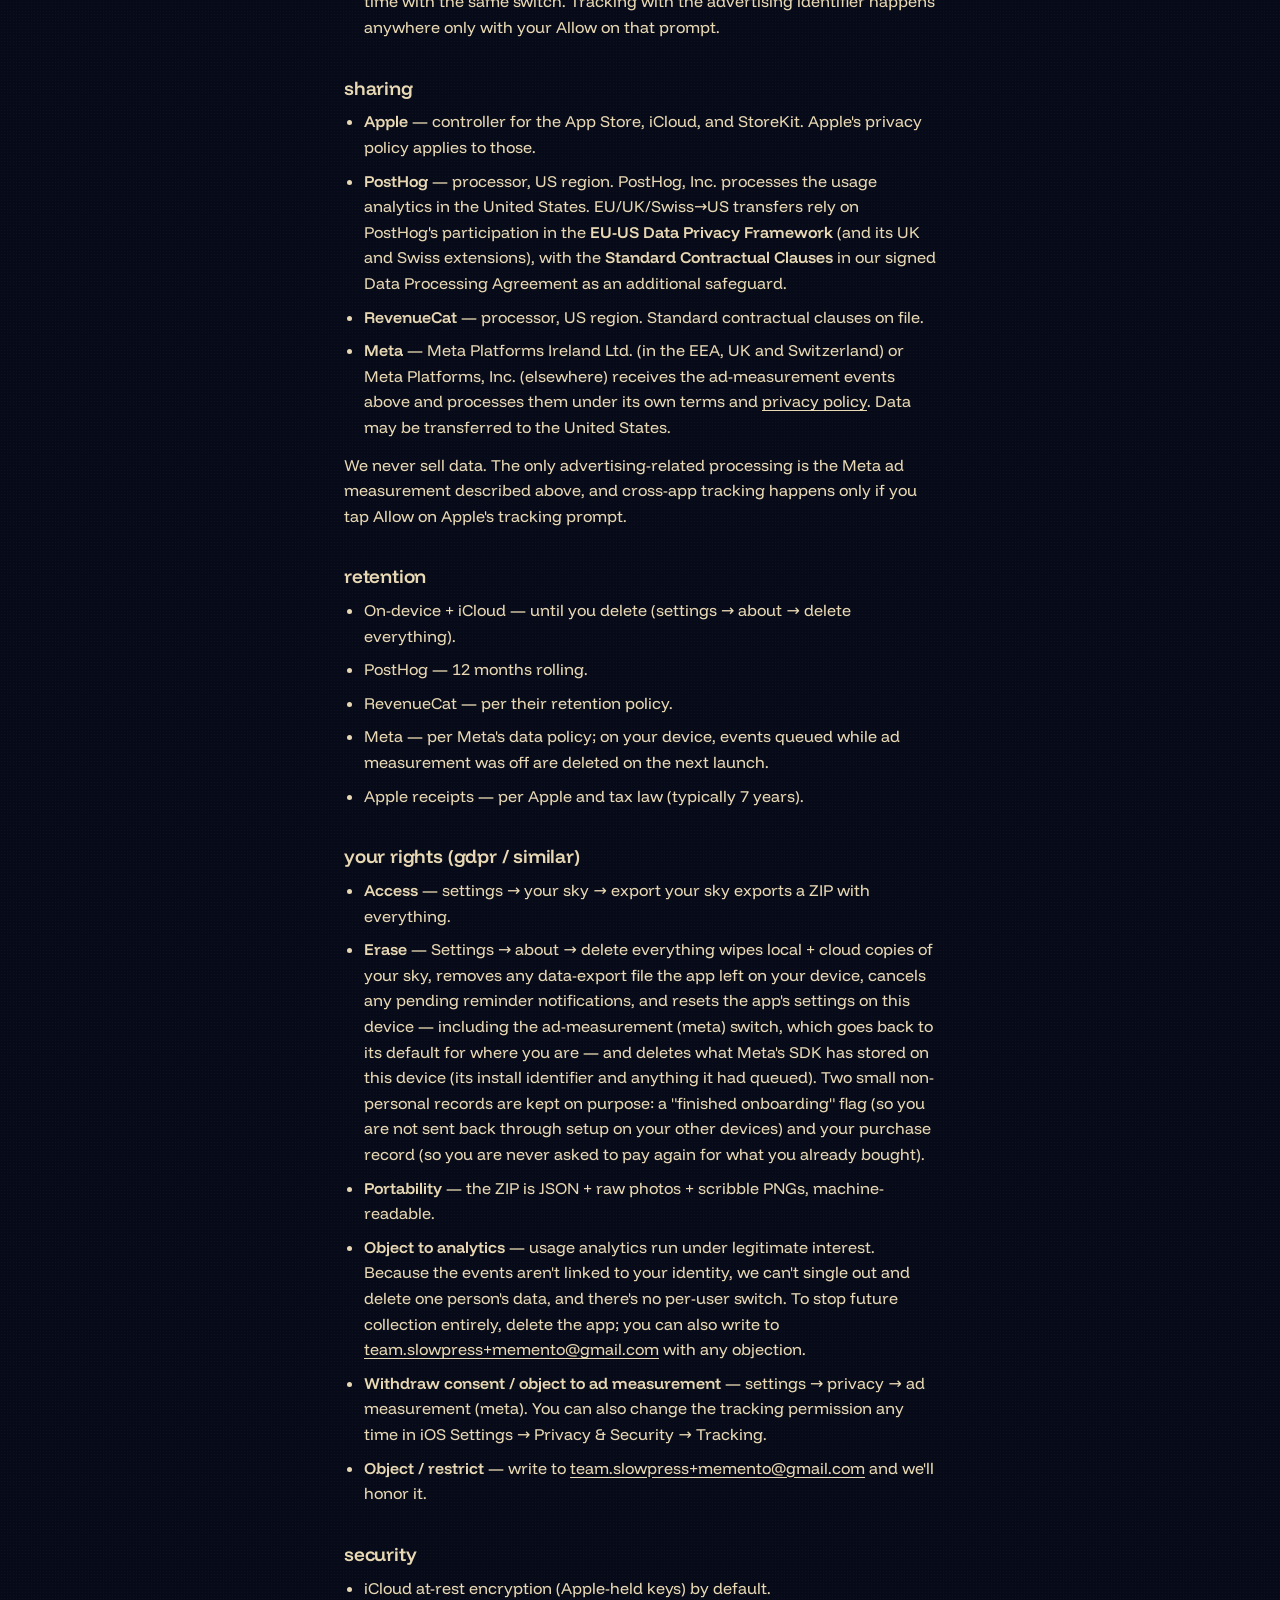
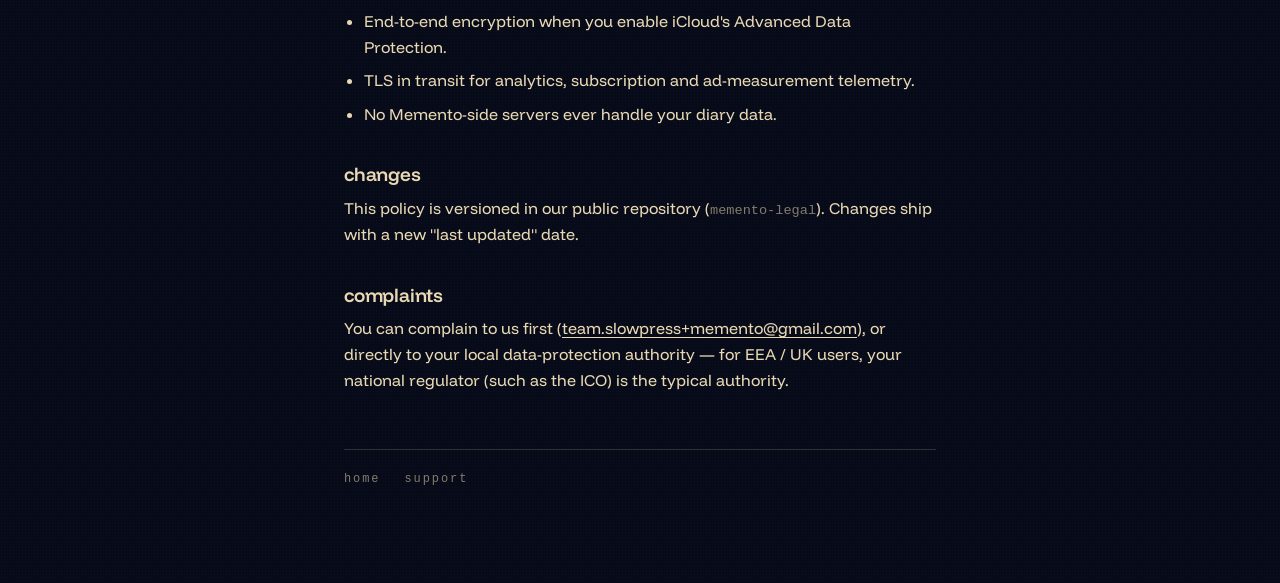
==== commit d06be9aa: "privacy: last updated 30 september 2026 (1.1 Submit)" ====
--- a/privacy/index.html
+++ b/privacy/index.html
@@ -14,7 +14,7 @@
   <a class="wordmark" href="../">memento.sky</a>
 
   <h1>privacy policy</h1>
-  <p class="updated">last updated · 23 september 2026</p>
+  <p class="updated">last updated · 30 september 2026</p>
 
   <p>Memento.sky ("Memento") is a private journal of the people you've met. This policy explains what data the app touches, where it lives, and what we can and cannot see.</p>
 
